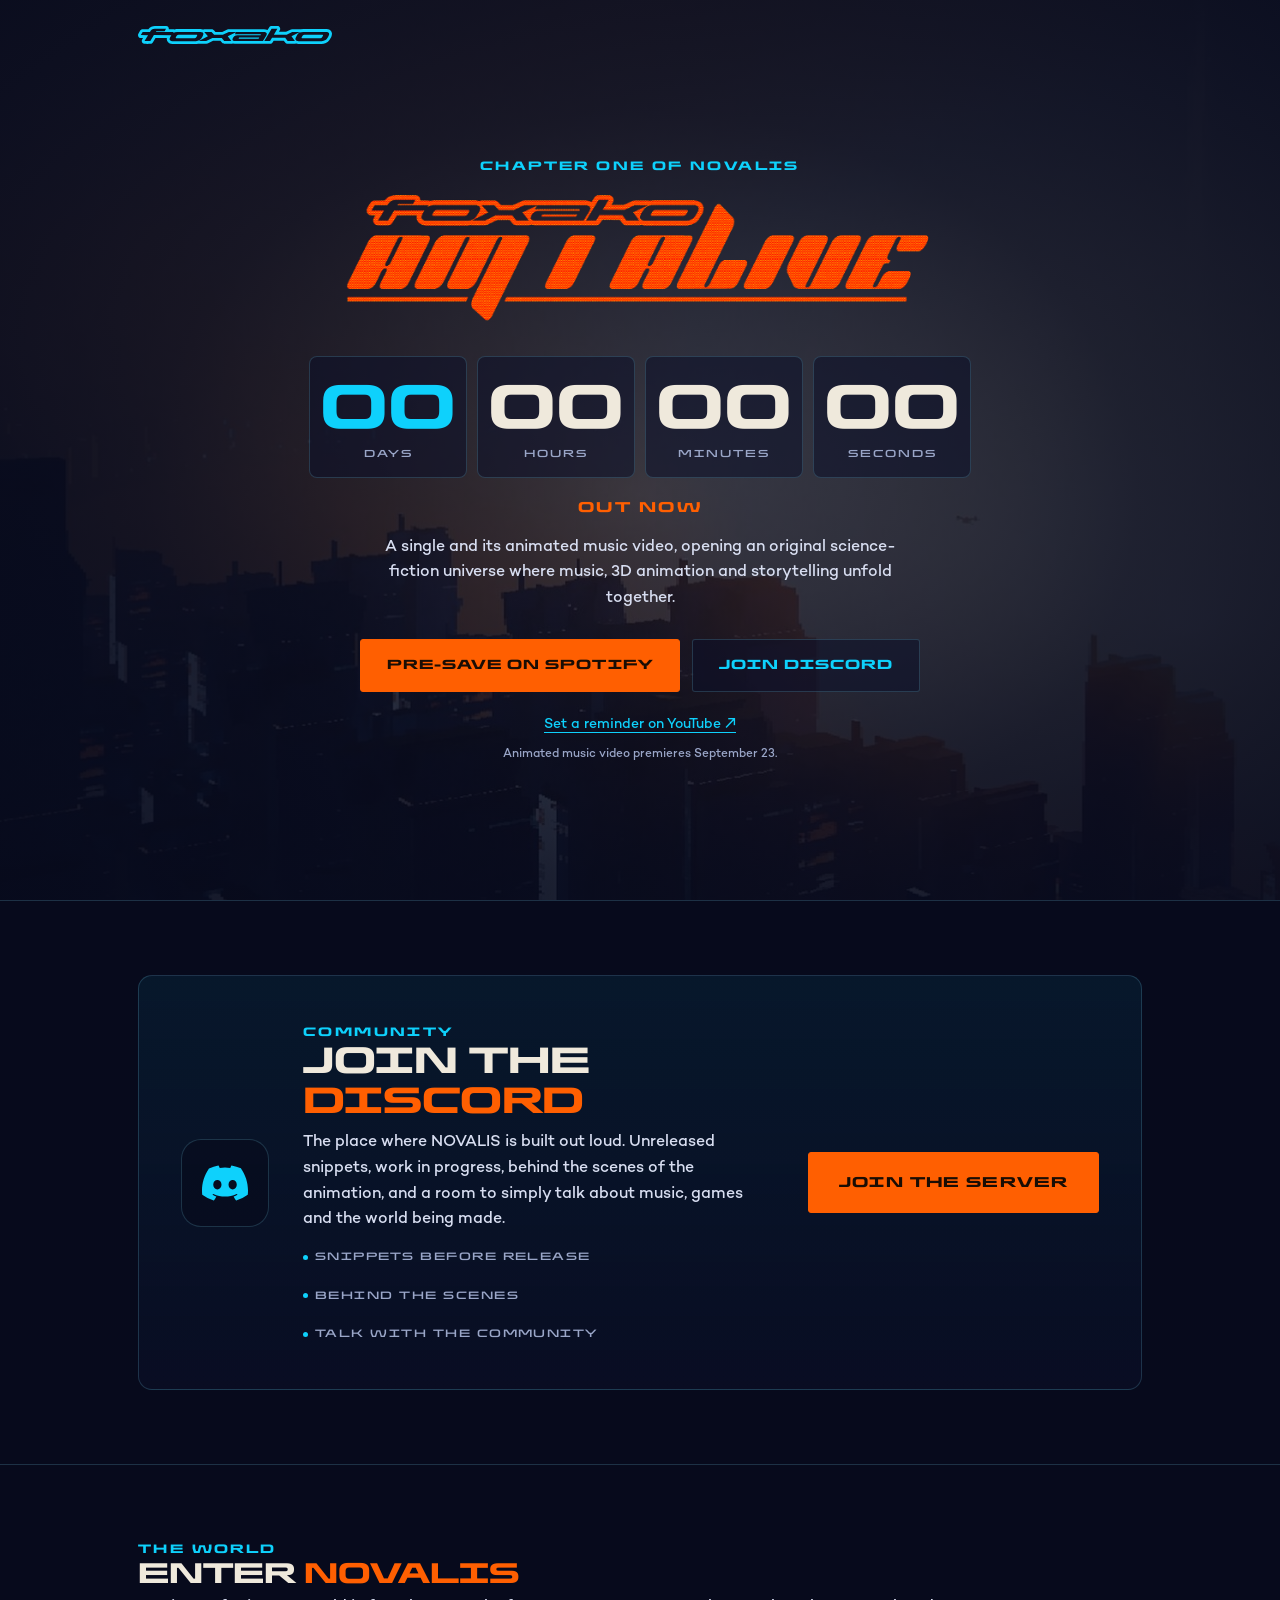
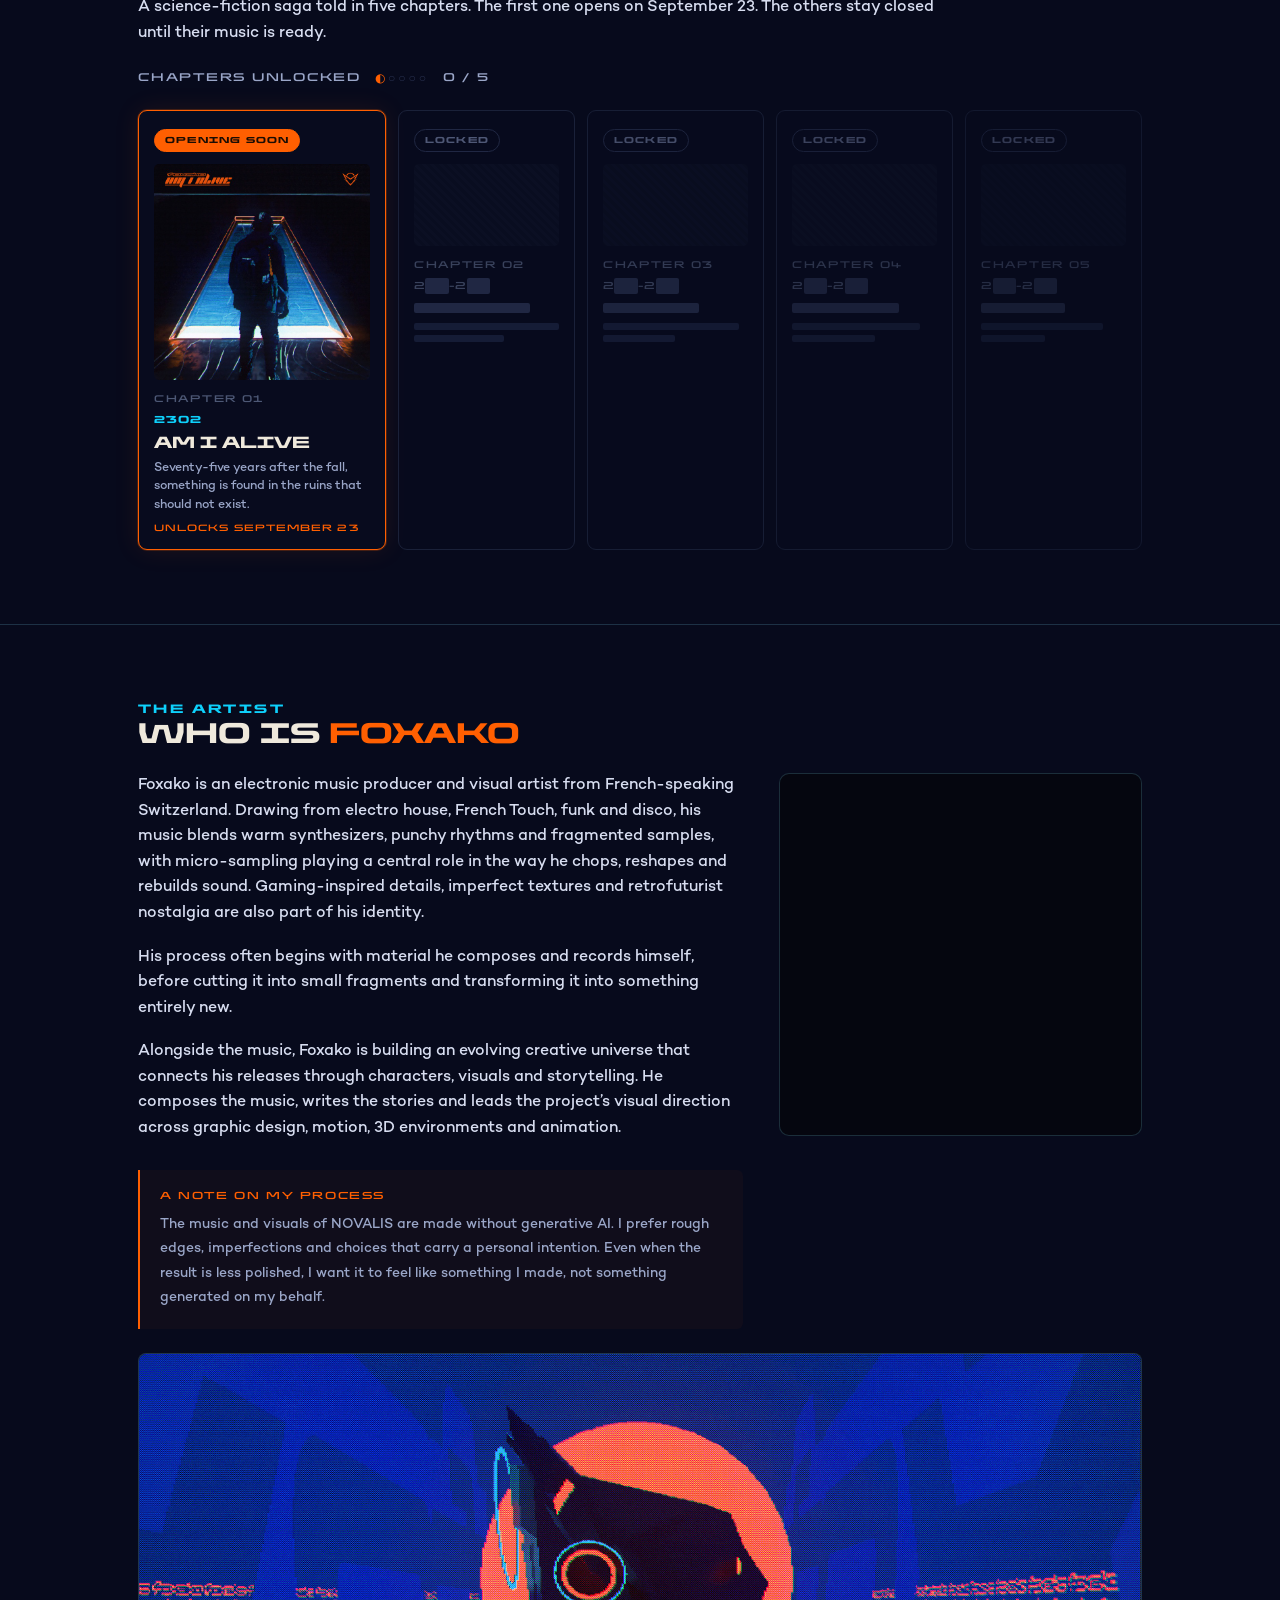
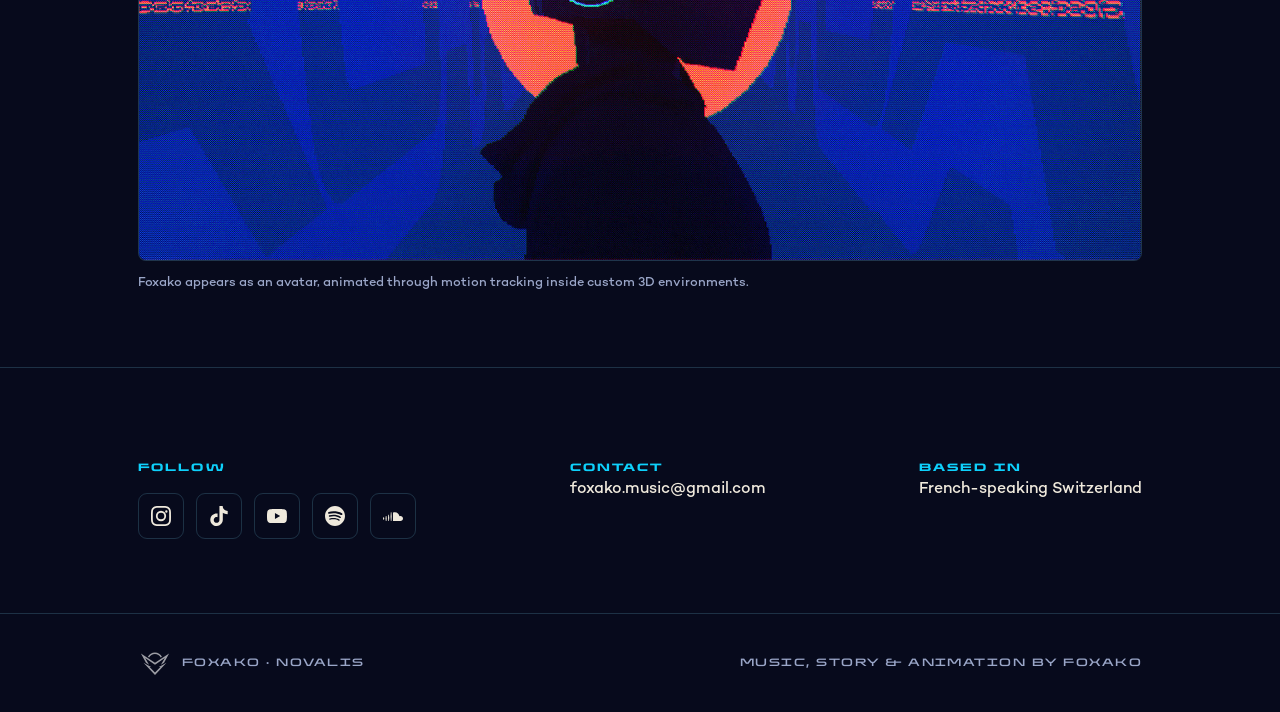
==== novalis/index.html @ 412d2c1b "Move Discord beside pre-save and add YouTube premiere reminder" ====
<!DOCTYPE html>
<html lang="en">
<head>
<meta charset="utf-8">
<meta name="viewport" content="width=device-width, initial-scale=1">
<title>Foxako - Am I Alive | September 23, 2026</title>
<meta name="description" content="Am I Alive, the first chapter of NOVALIS by Foxako. Music and an animated music video, out September 23, 2026.">
<link rel="canonical" href="https://foxako.com/novalis/">
<link rel="icon" type="image/svg+xml" href="../assets/foxako_logomark.svg">
<link rel="icon" type="image/jpeg" href="../assets/favicon.jpg">
<link rel="apple-touch-icon" href="../assets/apple-touch-icon.png">
<meta property="og:type" content="website">
<meta property="og:site_name" content="Foxako">
<meta property="og:title" content="Foxako - Am I Alive | September 23, 2026">
<meta property="og:description" content="Chapter One of NOVALIS. Music and an animated music video, out September 23, 2026.">
<meta property="og:image" content="https://foxako.com/assets/og_image.jpg">
<meta property="og:image:width" content="1200">
<meta property="og:image:height" content="630">
<meta property="og:url" content="https://foxako.com/novalis/">
<meta name="twitter:card" content="summary_large_image">
<meta name="twitter:title" content="Foxako - Am I Alive | September 23, 2026">
<meta name="twitter:description" content="Chapter One of NOVALIS. Music and an animated music video, out September 23, 2026.">
<meta name="twitter:image" content="https://foxako.com/assets/og_image.jpg">
<link rel="stylesheet" href="prerelease.css">
<script src="prerelease.js" defer></script>
</head>
<body>

<nav>
  <div class="wrap">
    <a class="brand" href="#top" aria-label="Foxako"><img class="logotype" src="../assets/foxako_logo.svg" alt="Foxako"><img class="mark" src="../assets/foxako_logomark.svg" alt="Foxako"></a>
  </div>
</nav>

<header class="hero" id="top">
  <video class="bg" autoplay muted loop playsinline preload="auto" poster="../assets/hero_skyline.jpg">
    <source src="../assets/hero.mp4" type="video/mp4">
  </video>
  <div class="scrim"></div>
  <div class="wrap">
    <div class="kicker">Chapter One of NOVALIS</div>
    <h1 class="sr-only">Foxako - Am I Alive, out September 23, 2026</h1>
    <img class="logo" src="../assets/logo_aia_t.png" alt="Am I Alive">

    <div class="cd" id="cd" data-release="2026-09-23T00:00:00">
      <div class="u"><div class="n" id="cd-d">--</div><div class="l">Days</div></div>
      <div class="u"><div class="n" id="cd-h">--</div><div class="l">Hours</div></div>
      <div class="u"><div class="n" id="cd-m">--</div><div class="l">Minutes</div></div>
      <div class="u"><div class="n" id="cd-s">--</div><div class="l">Seconds</div></div>
    </div>
    <div class="dateline" id="dateline">September 23, 2026</div>

    <p class="tag">A single and its animated music video, opening an original science-fiction universe where music, 3D animation and storytelling unfold together.</p>

    <div class="btnrow">
      <a class="btn solid" id="presave" href="https://distrokid.com/hyperfollow/foxako/am-i-alive" data-presave="https://distrokid.com/hyperfollow/foxako/am-i-alive" target="_blank" rel="noopener">Pre-save on Spotify</a>
      <span class="presave-pending" id="presavePending" hidden>Pre-save coming soon</span>
      <a class="btn" href="https://discord.gg/wDdw82DTWy" target="_blank" rel="noopener">Join Discord</a>
    </div>
    <p class="premiere-reminder"><a href="https://www.youtube.com/watch?v=EL3q3VxXFTs" target="_blank" rel="noopener">Set a reminder on YouTube ↗</a><span>Animated music video premieres September 23.</span></p>
  </div>
</header>

<section id="discord">
  <div class="wrap">
    <div class="disc">
      <div class="ic" aria-hidden="true">
        <svg viewBox="0 0 24 24"><path d="M20.317 4.369a19.79 19.79 0 0 0-4.885-1.515.074.074 0 0 0-.079.037c-.211.375-.445.865-.608 1.249a18.27 18.27 0 0 0-5.487 0 12.64 12.64 0 0 0-.617-1.25.077.077 0 0 0-.079-.036A19.736 19.736 0 0 0 3.677 4.37a.07.07 0 0 0-.032.027C.533 9.046-.32 13.58.099 18.057a.082.082 0 0 0 .031.057 19.9 19.9 0 0 0 5.993 3.03.078.078 0 0 0 .084-.028c.462-.63.874-1.295 1.226-1.994a.076.076 0 0 0-.041-.106 13.1 13.1 0 0 1-1.872-.892.077.077 0 0 1-.008-.128c.126-.094.252-.192.372-.291a.074.074 0 0 1 .077-.01c3.928 1.793 8.18 1.793 12.062 0a.074.074 0 0 1 .078.009c.12.099.246.198.373.292a.077.077 0 0 1-.006.127c-.598.35-1.22.645-1.873.891a.077.077 0 0 0-.041.107c.36.698.772 1.363 1.225 1.993a.076.076 0 0 0 .084.028 19.84 19.84 0 0 0 6.002-3.03.077.077 0 0 0 .032-.056c.5-5.177-.838-9.674-3.549-13.66a.06.06 0 0 0-.031-.028zM8.02 15.331c-1.183 0-2.157-1.086-2.157-2.419 0-1.333.955-2.419 2.157-2.419 1.211 0 2.176 1.096 2.157 2.42 0 1.332-.956 2.418-2.157 2.418zm7.975 0c-1.183 0-2.157-1.086-2.157-2.419 0-1.333.955-2.419 2.157-2.419 1.211 0 2.176 1.096 2.157 2.42 0 1.332-.946 2.418-2.157 2.418z"/></svg>
      </div>
      <div>
        <div class="kicker">Community</div>
        <h2>Join the <span class="o">Discord</span></h2>
        <p>The place where NOVALIS is built out loud. Unreleased snippets, work in progress, behind the scenes of the animation, and a room to simply talk about music, games and the world being made.</p>
        <div class="perks">
          <span class="perk">Snippets before release</span>
          <span class="perk">Behind the scenes</span>
          <span class="perk">Talk with the community</span>
        </div>
      </div>
      <div class="go">
        <a class="btn solid" id="discordBtn" href="https://discord.gg/wDdw82DTWy" target="_blank" rel="noopener">Join the server</a>
      </div>
    </div>
  </div>
</section>

<section id="chapters">
  <div class="wrap">
    <div class="kicker">The world</div>
    <h2>Enter <span class="o">NOVALIS</span></h2>
    <p class="chapters-intro">A science-fiction saga told in five chapters. The first one opens on September 23. The others stay closed until their music is ready.</p>
    <div class="chapters-progress arcbar">
      <span>Chapters unlocked</span>
      <span class="dots"><span class="next">◐</span><span class="off">○○○○</span></span>
      <span>0 / 5</span>
    </div>
    <div class="timeline">

      <div class="arc next">
        <div class="badge">Opening soon</div>
        <button class="cover-zoom" type="button" aria-label="Enlarge Am I Alive cover art" data-full="../assets/coverart_amialive-large.jpg"><img src="../assets/coverart_amialive-web.jpg" alt="Am I Alive cover art: a figure facing a glowing doorway" width="640" height="640" loading="lazy"></button>
        <div class="ch">Chapter 01</div>
        <div class="yr">2302</div>
        <div class="nm">Am I Alive</div>
        <div class="ds">Seventy-five years after the fall, something is found in the ruins that should not exist.</div>
        <div class="hint">Unlocks September 23</div>
      </div>

      <div class="arc" aria-label="Chapter 2, locked">
        <div class="badge">Locked</div>
        <div class="ph"></div>
        <div class="ch">Chapter 02</div>
        <div class="yr">2<span class="redact">███</span>-2<span class="redact">███</span></div>
        <div class="placeholder-80 bar"></div>
        <div class="placeholder-100 bar s"></div>
        <div class="placeholder-62 bar s"></div>
        <div class="hint">Unlocks later</div>
      </div>

      <div class="arc" aria-label="Chapter 3, locked">
        <div class="badge">Locked</div>
        <div class="ph"></div>
        <div class="ch">Chapter 03</div>
        <div class="yr">2<span class="redact">███</span>-2<span class="redact">███</span></div>
        <div class="placeholder-66 bar"></div>
        <div class="placeholder-94 bar s"></div>
        <div class="placeholder-50 bar s"></div>
        <div class="hint">Unlocks later</div>
      </div>

      <div class="arc" aria-label="Chapter 4, locked">
        <div class="badge">Locked</div>
        <div class="ph"></div>
        <div class="ch">Chapter 04</div>
        <div class="yr">2<span class="redact">███</span>-2<span class="redact">███</span></div>
        <div class="placeholder-74 bar"></div>
        <div class="placeholder-88 bar s"></div>
        <div class="placeholder-57 bar s"></div>
        <div class="hint">Unlocks later</div>
      </div>

      <div class="arc" aria-label="Chapter 5, locked">
        <div class="badge">Locked</div>
        <div class="ph"></div>
        <div class="ch">Chapter 05</div>
        <div class="yr">2<span class="redact">███</span>-2<span class="redact">███</span></div>
        <div class="placeholder-58 bar"></div>
        <div class="placeholder-84 bar s"></div>
        <div class="placeholder-44 bar s"></div>
        <div class="hint">Unlocks later</div>
      </div>

    </div>
  </div>
</section>

<section id="about">
  <div class="wrap">
    <div class="sec-head"><div class="kicker">The artist</div><h2>Who is <span class="o">Foxako</span></h2></div>
    <div class="artist">
      <div class="stack">
        <p>Foxako is an electronic music producer and visual artist from French-speaking Switzerland. Drawing from electro house, French Touch, funk and disco, his music blends warm synthesizers, punchy rhythms and fragmented samples, with micro-sampling playing a central role in the way he chops, reshapes and rebuilds sound. Gaming-inspired details, imperfect textures and retrofuturist nostalgia are also part of his identity.</p>
        <p>His process often begins with material he composes and records himself, before cutting it into small fragments and transforming it into something entirely new.</p>
        <p>Alongside the music, Foxako is building an evolving creative universe that connects his releases through characters, visuals and storytelling. He composes the music, writes the stories and leads the project&rsquo;s visual direction across graphic design, motion, 3D environments and animation.</p>
        <aside class="artist-note" aria-labelledby="artist-note-title">
          <h3 class="artist-note-label" id="artist-note-title">A note on my process</h3>
          <p>The music and visuals of NOVALIS are made without generative AI. I prefer rough edges, imperfections and choices that carry a personal intention. Even when the result is less polished, I want it to feel like something I made, not something generated on my behalf.</p>
        </aside>
      </div>
      <div class="avatarbox">
        <video autoplay muted loop playsinline preload="metadata"><source src="../assets/foxako_avatar_loop.mp4" type="video/mp4"></video>
      </div>
    </div>
    <div class="pressrow">
      <figure class="shot"><img class="zoomable" data-full="../assets/Avatar_banner_v1.jpg" src="../assets/Avatar_banner_v1.jpg" alt="The Foxako avatar" loading="lazy"></figure>
    </div>
    <p class="caption">Foxako appears as an avatar, animated through motion tracking inside custom 3D environments.</p>
  </div>
</section>

<section id="contact" aria-label="Social links and contact">
  <div class="wrap contact-details">
        <div class="cline"><div class="lab">Follow</div>
          <div class="social">
            <a href="https://www.instagram.com/foxako/" target="_blank" rel="noopener" aria-label="Instagram" title="Instagram"><svg viewBox="0 0 24 24"><path d="M12 2.16c3.2 0 3.58.01 4.85.07 1.17.05 1.8.25 2.23.41.56.22.96.48 1.38.9.42.42.68.82.9 1.38.16.42.36 1.06.41 2.23.06 1.27.07 1.65.07 4.85s-.01 3.58-.07 4.85c-.05 1.17-.25 1.8-.41 2.23-.22.56-.48.96-.9 1.38-.42.42-.82.68-1.38.9-.42.16-1.06.36-2.23.41-1.27.06-1.65.07-4.85.07s-3.58-.01-4.85-.07c-1.17-.05-1.8-.25-2.23-.41a3.7 3.7 0 0 1-1.38-.9 3.7 3.7 0 0 1-.9-1.38c-.16-.42-.36-1.06-.41-2.23-.06-1.27-.07-1.65-.07-4.85s.01-3.58.07-4.85c.05-1.17.25-1.8.41-2.23.22-.56.48-.96.9-1.38.42-.42.82-.68 1.38-.9.42-.16 1.06-.36 2.23-.41C8.42 2.17 8.8 2.16 12 2.16zM12 0C8.74 0 8.33.01 7.05.07 5.78.13 4.9.33 4.14.63c-.79.31-1.46.72-2.12 1.38C1.36 2.67.95 3.34.63 4.14.33 4.9.13 5.78.07 7.05.01 8.33 0 8.74 0 12s.01 3.67.07 4.95c.06 1.27.26 2.15.56 2.91.31.79.72 1.46 1.38 2.12.66.66 1.33 1.07 2.12 1.38.76.3 1.64.5 2.91.56C8.33 23.99 8.74 24 12 24s3.67-.01 4.95-.07c1.27-.06 2.15-.26 2.91-.56.79-.31 1.46-.72 2.12-1.38.66-.66 1.07-1.33 1.38-2.12.3-.76.5-1.64.56-2.91.06-1.28.07-1.69.07-4.95s-.01-3.67-.07-4.95c-.06-1.27-.26-2.15-.56-2.91a5.9 5.9 0 0 0-1.38-2.12A5.9 5.9 0 0 0 19.86.63c-.76-.3-1.64-.5-2.91-.56C15.67.01 15.26 0 12 0zm0 5.84a6.16 6.16 0 1 0 0 12.32 6.16 6.16 0 0 0 0-12.32zM12 16a4 4 0 1 1 0-8 4 4 0 0 1 0 8zm6.41-10.85a1.44 1.44 0 1 0 0 2.88 1.44 1.44 0 0 0 0-2.88z"/></svg></a>
            <a href="https://www.tiktok.com/@foxako" target="_blank" rel="noopener" aria-label="TikTok" title="TikTok"><svg viewBox="0 0 24 24"><path d="M12.53.02C13.84 0 15.14.01 16.44 0c.08 1.53.63 3.09 1.75 4.17 1.12 1.11 2.7 1.62 4.24 1.79v4.03c-1.44-.05-2.89-.35-4.2-.97-.57-.26-1.1-.59-1.62-.93-.01 2.92.01 5.84-.02 8.75-.08 1.4-.54 2.79-1.35 3.94-1.31 1.92-3.58 3.17-5.91 3.21-1.43.08-2.86-.31-4.08-1.03-2.02-1.19-3.44-3.37-3.65-5.71-.02-.5-.03-1-.01-1.49.18-1.9 1.12-3.72 2.58-4.96 1.66-1.44 3.98-2.13 6.15-1.72.02 1.48-.04 2.96-.04 4.44-.99-.32-2.15-.23-3.02.37-.63.41-1.11 1.04-1.36 1.75-.21.51-.15 1.07-.14 1.61.24 1.64 1.82 3.02 3.5 2.87 1.12-.01 2.19-.66 2.77-1.61.19-.33.4-.67.41-1.06.1-1.79.06-3.57.07-5.36.01-4.03-.01-8.05.02-12.07z"/></svg></a>
            <a href="https://www.youtube.com/@Foxako" target="_blank" rel="noopener" aria-label="YouTube" title="YouTube"><svg viewBox="0 0 24 24"><path d="M23.5 6.19a3.02 3.02 0 0 0-2.12-2.14C19.5 3.55 12 3.55 12 3.55s-7.5 0-9.38.5A3.02 3.02 0 0 0 .5 6.19C0 8.07 0 12 0 12s0 3.93.5 5.81a3.02 3.02 0 0 0 2.12 2.14c1.88.5 9.38.5 9.38.5s7.5 0 9.38-.5a3.02 3.02 0 0 0 2.12-2.14C24 15.93 24 12 24 12s0-3.93-.5-5.81zM9.55 15.57V8.43L15.82 12l-6.27 3.57z"/></svg></a>
            <a href="https://open.spotify.com/artist/2Q41Lt1Np6bksippZcN4oR" target="_blank" rel="noopener" aria-label="Spotify" title="Spotify"><svg viewBox="0 0 24 24"><path d="M12 0C5.4 0 0 5.4 0 12s5.4 12 12 12 12-5.4 12-12S18.66 0 12 0zm5.52 17.34c-.24.36-.66.48-1.02.24-2.82-1.74-6.36-2.1-10.56-1.14-.42.12-.78-.18-.9-.54-.12-.42.18-.78.54-.9 4.56-1.02 8.52-.6 11.64 1.32.42.18.48.66.3 1.02zm1.44-3.3c-.3.42-.84.6-1.26.3-3.24-1.98-8.16-2.58-11.94-1.38-.48.12-1.02-.12-1.14-.6-.12-.48.12-1.02.6-1.14 4.38-1.32 9.78-.66 13.5 1.62.36.18.54.78.24 1.2zm.12-3.36C15.24 8.4 8.82 8.16 5.1 9.3c-.6.18-1.2-.18-1.38-.72-.18-.6.18-1.2.72-1.38 4.32-1.32 11.4-1.02 15.9 1.62.54.3.72 1.02.42 1.56-.3.42-1.02.66-1.56.36z"/></svg></a>
            <a href="https://soundcloud.com/foxako" target="_blank" rel="noopener" aria-label="SoundCloud" title="SoundCloud"><svg viewBox="0 0 32 32"><path d="M27.874 16.069c-0.565 0-1.105 0.11-1.596 0.308-0.328-3.574-3.447-6.377-7.25-6.377-0.931 0-1.834 0.176-2.635 0.474-0.311 0.116-0.393 0.235-0.393 0.466v12.585c0 0.243 0.195 0.445 0.441 0.469 0.011 0.001 11.36 0.007 11.434 0.007 2.278 0 4.125-1.776 4.125-3.965s-1.848-3.966-4.126-3.966zM12.5 24h1l0.5-7.007-0.5-6.993h-1l-0.5 6.993zM9.5 24h-1l-0.5-5.086 0.5-4.914h1l0.5 5zM4.5 24h1l0.5-4-0.5-4h-1l-0.5 4zM0.5 22h1l0.5-2-0.5-2h-1l-0.5 2z"></path></svg></a>
          </div>
        </div>
        <div class="cline"><div class="lab">Contact</div><div class="val"><a href="mailto:foxako.music@gmail.com">foxako.music@gmail.com</a></div></div>
        <div class="cline"><div class="lab">Based in</div><div class="val">French-speaking Switzerland</div></div>
  </div>
</section>

<footer>
  <div class="wrap">
    <span class="sig"><img src="../assets/foxako_logomark_white.svg" alt="">Foxako · NOVALIS</span>
    <span class="fl">Music, story &amp; animation by Foxako</span>
  </div>
</footer>

<dialog class="lightbox" id="lightbox" aria-label="Enlarged artwork"><button class="lb-close" type="button" aria-label="Close enlarged artwork">&times;</button><img id="lightbox-img" alt=""></dialog>
</body>
</html>
---- novalis/prerelease.css ----
@font-face {
  font-family:"Oddity Expanded Bold";
  src:url(../fonts/Oddity-ExpandedBold.ttf) format("truetype");
  font-weight:normal;
  font-display:swap;
}

@font-face {
  font-family:"Oddity Expanded Medium";
  src:url(../fonts/Oddity-ExpandedMedium.ttf) format("truetype");
  font-weight:normal;
  font-display:swap;
}

@font-face {
  font-family:"Campton Medium";
  src:url(../fonts/CamptonMedium.otf) format("opentype");
  font-weight:normal;
  font-display:swap;
}

:root {
  --navy:#070a1c;
  --orange:#ff5f01;
  --cyan:#0ed1fc;
  --cream:#efe9dc;
  --muted:#9aa6c8;
  --line:rgba(127,224,255,.18);
  --dim:#4d5875;
  --lockbg:#080b1e;
  --lockline:#222b45;
  --disp:"Oddity Expanded Bold",sans-serif;
  --margin:"Oddity Expanded Medium",sans-serif;
  --body:"Campton Medium",sans-serif;
}

* {
  margin:0;
  padding:0;
  box-sizing:border-box;
}

html {
  scroll-behavior:smooth;
}

body {
  background:var(--navy);
  color:var(--cream);
  font-family:var(--body);
  line-height:1.6;
  overflow-x:hidden;
}

a {
  color:inherit;
  text-decoration:none;
}

img {
  max-width:100%;
}

.wrap {
  max-width:1060px;
  margin:0 auto;
  padding:0 28px;
}

.kicker {
  font-family:var(--disp);
  font-size:12px;
  letter-spacing:.2em;
  text-transform:uppercase;
  color:var(--cyan);
}

.sr-only {
  position:absolute;
  width:1px;
  height:1px;
  overflow:hidden;
  clip:rect(0,0,0,0);
  white-space:nowrap;
}

h2 {
  font-family:var(--disp);
  font-size:28px;
  text-transform:uppercase;
  color:var(--cream);
  margin-bottom:6px;
  line-height:1.1;
}

h2 .o {
  color:var(--orange);
}

p {
  font-size:16px;
  color:#d7ddf0;
}

.small {
  font-size:13.5px;
  color:var(--muted);
}

section {
  padding:74px 0;
  border-top:1px solid var(--line);
}

/* nav */
  nav {
  position:absolute;
  top:0;
  left:0;
  right:0;
  z-index:20;
}

nav .wrap {
  display:flex;
  align-items:center;
  justify-content:space-between;
  height:70px;
}

nav .brand img {
  height:18px;
  width:auto;
  display:block;
  transition:opacity .2s ease;
}

nav .brand .mark {
  display:none;
  height:34px;
}

nav .brand:hover img {
  opacity:.75;
}

nav .rt {
  font-family:var(--margin);
  font-size:11px;
  letter-spacing:.16em;
  text-transform:uppercase;
  color:var(--muted);
  transition:color .2s ease;
}

nav .rt:hover {
  color:var(--cyan);
}

/* hero */
  .hero {
  position:relative;
  min-height:100vh;
  display:flex;
  align-items:center;
  overflow:hidden;
  text-align:center;
}

.hero video.bg {
  position:absolute;
  inset:0;
  width:100%;
  height:100%;
  object-fit:cover;
  z-index:0;
}

.hero .scrim {
  position:absolute;
  inset:0;
  background:radial-gradient(ellipse at 50% 55%,rgba(7,10,28,.72) 0%,rgba(7,10,28,.9) 55%,rgba(7,10,28,.97) 100%);
}

.hero .wrap {
  position:relative;
  width:100%;
  padding-top:90px;
  padding-bottom:70px;
}

.hero img.logo {
  width:600px;
  max-width:88%;
  margin:14px auto 26px;
  display:block;
}

/* countdown */
  .cd {
  display:flex;
  justify-content:center;
  gap:10px;
  flex-wrap:wrap;
  margin:6px 0 10px;
}

.cd .u {
  min-width:132px;
  border:1px solid var(--line);
  background:rgba(11,16,41,.55);
  border-radius:8px;
  padding:20px 10px 15px;
}

.cd .n {
  font-family:var(--disp);
  font-size:60px;
  line-height:1;
  color:var(--cream);
  font-variant-numeric:tabular-nums;
}

.cd .l {
  font-family:var(--margin);
  font-size:10px;
  letter-spacing:.2em;
  text-transform:uppercase;
  color:var(--muted);
  margin-top:9px;
}

.cd .u:first-child .n {
  color:var(--cyan);
}

.dateline {
  font-family:var(--disp);
  font-size:14px;
  letter-spacing:.16em;
  text-transform:uppercase;
  color:var(--orange);
  margin-top:18px;
}

.tag {
  font-size:16px;
  color:#d7ddf0;
  max-width:560px;
  margin:16px auto 0;
}

.btnrow {
  display:flex;
  gap:12px;
  flex-wrap:wrap;
  justify-content:center;
  margin-top:28px;
}

.btn {
  font-family:var(--disp);
  font-size:13px;
  letter-spacing:.08em;
  text-transform:uppercase;
  padding:15px 26px;
  border-radius:3px;
  border:1px solid var(--line);
  color:var(--cyan);
  background:rgba(11,16,41,.55);
  display:inline-block;
  cursor:pointer;
  transition:transform .22s cubic-bezier(.2,.7,.3,1),box-shadow .22s ease,background .22s ease,border-color .22s ease,color .22s ease;
}

.btn:hover {
  color:var(--cream);
  border-color:var(--cyan);
  transform:translateY(-2px);
  background:rgba(14,209,252,.1);
  box-shadow:0 10px 26px rgba(14,209,252,.18);
}

.btn.solid {
  background:var(--orange);
  border-color:var(--orange);
  color:#1a0d04;
}

.btn.solid:hover {
  color:#1a0d04;
  box-shadow:0 12px 28px rgba(255,95,1,.34);
}

/* chapters */
  .arcbar {
  display:flex;
  align-items:center;
  gap:14px;
  flex-wrap:wrap;
  margin:4px 0 22px;
  font-family:var(--margin);
  font-size:11px;
  letter-spacing:.16em;
  text-transform:uppercase;
  color:var(--muted);
}

.dots {
  letter-spacing:3px;
  font-size:12px;
}

.dots .next {
  color:var(--orange);
}

.dots .off {
  color:#2a3352;
}

.timeline {
  display:grid;
  grid-template-columns:1.4fr 1fr 1fr 1fr 1fr;
  gap:12px;
}

.arc {
  background:var(--lockbg);
  border:1px solid var(--lockline);
  border-radius:9px;
  padding:16px 15px 34px;
  position:relative;
  cursor:not-allowed;
}

.arc .badge {
  display:inline-flex;
  align-items:center;
  gap:5px;
  font-family:var(--disp);
  font-size:8.5px;
  letter-spacing:.14em;
  text-transform:uppercase;
  padding:4px 10px;
  border-radius:999px;
  border:1px solid #2a3352;
  color:#6b7699;
}

.arc .ph {
  height:82px;
  border-radius:5px;
  margin:12px 0;
  background:repeating-linear-gradient(45deg,#0b0f22,#0b0f22 3px,#0d1226 3px,#0d1226 6px);
}

.arc .ch {
  font-family:var(--margin);
  font-size:9.5px;
  letter-spacing:.18em;
  text-transform:uppercase;
  color:var(--dim);
}

.arc .yr {
  font-family:var(--margin);
  font-size:10px;
  letter-spacing:.06em;
  color:var(--dim);
  margin-top:5px;
}

.redact {
  display:inline-block;
  background:#2a3352;
  color:transparent;
  border-radius:2px;
  user-select:none;
}

.arc .bar {
  height:10px;
  background:#2a3352;
  border-radius:2px;
  margin:9px 0 10px;
}

.arc .bar.s {
  height:7px;
  background:#1b2340;
  margin:0 0 5px;
}

.arc .hint {
  position:absolute;
  left:15px;
  right:15px;
  bottom:14px;
  font-family:var(--margin);
  font-size:9px;
  letter-spacing:.12em;
  text-transform:uppercase;
  color:var(--cyan);
  opacity:0;
  transition:opacity .25s ease;
  pointer-events:none;
}

.arc:hover .hint {
  opacity:1;
}

.arc:nth-of-type(2) {
  opacity:.72;
}

.arc:nth-of-type(3) {
  opacity:.62;
}

.arc:nth-of-type(4) {
  opacity:.52;
}

.arc:nth-of-type(5) {
  opacity:.44;
}

.arc:hover {
  opacity:.94;
  border-color:#33406b;
}

.arc:hover .bar,.arc:hover .redact {
  animation:flick .5s steps(2) infinite;
}

@keyframes flick {
  0%,100% {
    opacity:1;
  }

  50% {
    opacity:.45;
  }

}

/* first chapter, about to open */
  .arc.next {
  border-color:var(--orange);
  opacity:1;
  cursor:default;
  box-shadow:0 0 0 1px rgba(255,95,1,.22),0 0 26px rgba(255,95,1,.1);
}

.arc.next .badge {
  background:var(--orange);
  border-color:var(--orange);
  color:#1a0d04;
}

.arc.next .ph {
  background:#0a0f24;
  overflow:hidden;
}

.arc.next .yr {
  font-family:var(--disp);
  letter-spacing:.1em;
  color:var(--cyan);
}

.arc.next .nm {
  font-family:var(--disp);
  font-size:16px;
  text-transform:uppercase;
  color:var(--cream);
  margin:6px 0 7px;
  line-height:1.1;
}

.arc.next .ds {
  font-size:12.5px;
  line-height:1.5;
  color:var(--muted);
}

.arc.next .hint {
  opacity:1;
  color:var(--orange);
}

/* discord */
  .disc {
  border:1px solid var(--line);
  border-radius:14px;
  background:linear-gradient(180deg,rgba(14,209,252,.07),rgba(11,16,41,.55));
  padding:46px 42px;
  display:grid;
  grid-template-columns:auto 1fr auto;
  gap:34px;
  align-items:center;
}

.disc .ic {
  width:88px;
  height:88px;
  border-radius:20px;
  border:1px solid var(--line);
  background:rgba(7,10,28,.6);
  display:flex;
  align-items:center;
  justify-content:center;
  color:var(--cyan);
  flex:none;
}

.disc .ic svg {
  width:46px;
  height:46px;
  fill:currentColor;
  display:block;
}

.disc h2 {
  font-size:36px;
  margin-bottom:10px;
}

.disc p {
  max-width:560px;
}

.disc .perks {
  display:flex;
  gap:22px;
  flex-wrap:wrap;
  margin-top:16px;
}

.disc .perk {
  font-family:var(--margin);
  font-size:10.5px;
  letter-spacing:.14em;
  text-transform:uppercase;
  color:var(--muted);
  display:flex;
  align-items:center;
  gap:7px;
}

.disc .perk::before {
  content:"";
  width:5px;
  height:5px;
  border-radius:50%;
  background:var(--cyan);
  flex:none;
}

.disc .go {
  flex:none;
}

.disc .btn {
  font-size:14px;
  padding:18px 30px;
}

/* notify */
  .social {
  display:flex;
  gap:12px;
  flex-wrap:wrap;
  margin-top:16px;
}

.social a {
  width:46px;
  height:46px;
  border:1px solid var(--line);
  border-radius:9px;
  display:flex;
  align-items:center;
  justify-content:center;
  color:var(--cream);
  transition:.2s;
}

.social a:hover {
  border-color:var(--cyan);
  color:var(--cyan);
  background:rgba(14,209,252,.1);
  transform:translateY(-2px);
}

.social svg {
  width:20px;
  height:20px;
  fill:currentColor;
  display:block;
}

.cline {
  margin-top:18px;
}

.cline .lab {
  font-family:var(--disp);
  font-size:10.5px;
  letter-spacing:.2em;
  text-transform:uppercase;
  color:var(--cyan);
}

.cline .val {
  font-size:16px;
}

.cline a:hover {
  color:var(--cyan);
}

footer {
  padding:32px 0;
  border-top:1px solid var(--line);
}

footer .wrap {
  display:flex;
  justify-content:space-between;
  flex-wrap:wrap;
  gap:12px;
  align-items:center;
}

footer .sig {
  display:flex;
  align-items:center;
  gap:10px;
  font-family:var(--margin);
  font-size:10.5px;
  letter-spacing:.14em;
  text-transform:uppercase;
  color:var(--muted);
}

footer .sig img {
  height:34px;
  width:auto;
  display:block;
  opacity:.6;
}

footer .fl {
  font-family:var(--margin);
  font-size:10.5px;
  letter-spacing:.14em;
  text-transform:uppercase;
  color:var(--muted);
}

@media(prefers-reduced-motion:reduce) {
  * {
    transition:none !important;
    animation:none !important;
  }

}

@media(max-width:900px) {
  .timeline {
    grid-template-columns:1fr 1fr 1fr;
  }

  .disc {
    grid-template-columns:auto 1fr;
    gap:24px;
    padding:34px 28px;
  }

  .disc .go {
    grid-column:1 / -1;
  }

  .disc h2 {
    font-size:28px;
  }

}

@media(max-width:760px) {
  .wrap {
    padding:0 20px;
  }

  section {
    padding:52px 0;
  }

  .hero img.logo {
    width:100%;
  }

  .cd {
    gap:8px;
  }

  .cd .u {
    min-width:0;
    flex:1 1 40%;
    padding:15px 6px 12px;
  }

  .cd .n {
    font-size:40px;
  }

  .timeline {
    grid-template-columns:1fr 1fr;
  }

  .disc {
    grid-template-columns:1fr;
    text-align:left;
    padding:28px 22px;
  }

  .disc .ic {
    width:64px;
    height:64px;
    border-radius:16px;
  }

  .disc .ic svg {
    width:34px;
    height:34px;
  }

  .btnrow .btn {
    flex:1 1 auto;
    text-align:center;
  }

  nav .brand .logotype {
    display:none;
  }

  nav .brand .mark {
    display:block;
  }

}

/* artist */
  .artist {
  display:grid;
  grid-template-columns:1.25fr .75fr;
  gap:36px;
  align-items:start;
}

.avatarbox {
  position:relative;
  border-radius:10px;
  overflow:hidden;
  border:1px solid var(--line);
  background:#05060f;
  aspect-ratio:1/1;
}

.avatarbox video {
  position:absolute;
  inset:0;
  width:100%;
  height:100%;
  object-fit:cover;
}

.pressrow {
  display:grid;
  grid-template-columns:1fr;
  gap:12px;
  margin-top:24px;
}

.pressrow .shot {
  border:1px solid var(--line);
  border-radius:8px;
  overflow:hidden;
  transition:border-color .25s ease;
  background:#0a0f24;
}

.pressrow .shot img {
  display:block;
  width:100%;
  height:auto;
}

.pressrow .shot:hover {
  border-color:rgba(14,209,252,.55);
}

.pressrow .shot:hover .zoomable {
  transform:scale(1.03);
  filter:brightness(1.06);
}

.sec-head {
  margin-bottom:24px;
}

.stack {
  display:grid;
  gap:18px;
}

.caption {
  font-size:13px;
  color:var(--muted);
  margin-top:12px;
}

[hidden] {
  display:none!important;
}

.presave-pending {
  align-self:center;
  font-family:var(--margin);
  font-size:11px;
  letter-spacing:.1em;
  text-transform:uppercase;
  color:var(--muted);
  padding:15px 10px;
}

.cover-zoom {
  display:block;
  width:100%;
  margin:12px 0;
  border:0;
  border-radius:5px;
  overflow:hidden;
  background:#0a0f24;
  cursor:zoom-in;
  position:relative;
  color:var(--cream);
}

.cover-zoom img {
  display:block;
  width:100%;
  height:auto;
  aspect-ratio:1;
  transition:transform .3s;
}

.cover-zoom:hover img {
  transform:scale(1.04);
}


.zoomable {
  cursor:zoom-in;
  transition:transform .3s;
}

.lightbox {
  position:fixed;
  inset:0;
  width:100vw;
  height:100vh;
  max-width:none;
  max-height:none;
  border:0;
  background:rgba(6,9,24,.94);
  padding:28px;
  color:var(--cream);
}

.lightbox[open] {
  display:flex;
  align-items:center;
  justify-content:center;
}

.lightbox::backdrop {
  background:rgba(6,9,24,.94);
}

.lightbox img {
  max-width:92vw;
  max-height:90vh;
  object-fit:contain;
  border-radius:6px;
}

.lb-close {
  position:absolute;
  top:16px;
  right:22px;
  background:none;
  border:none;
  color:var(--cream);
  font-size:36px;
  cursor:pointer;
}

:focus-visible {
  outline:2px solid var(--cyan);
  outline-offset:5px;
}

@media(max-width:760px) {
  .artist {
    grid-template-columns:1fr;
  }

  .avatarbox {
    max-width:420px;
    width:100%;
  }

  .lightbox {
    padding:12px;
  }

}

.chapters-intro {
  max-width:800px;
}

.chapters-progress {
  margin-top:22px;
}

.placeholder-80 {
  width:80%
}

.placeholder-100 {
  width:100%
}

.placeholder-62 {
  width:62%
}

.placeholder-66 {
  width:66%
}

.placeholder-94 {
  width:94%
}

.placeholder-50 {
  width:50%
}

.placeholder-74 {
  width:74%
}

.placeholder-88 {
  width:88%
}

.placeholder-57 {
  width:57%
}

.placeholder-58 {
  width:58%
}

.placeholder-84 {
  width:84%
}

.placeholder-44 {
  width:44%
}

.artist-note {
  margin-top: 10px;
  padding: 18px 20px;
  border-left: 2px solid var(--orange);
  background: rgba(255, 95, 1, .035);
  border-radius: 0 6px 6px 0;
}
.artist-note .artist-note-label {
  margin: 0 0 10px;
  color: var(--orange);
  font-family: var(--margin);
  font-size: 10px;
  font-weight: normal;
  line-height: 1.5;
  letter-spacing: .16em;
  text-transform: uppercase;
}
.artist-note p {
  margin: 0;
  color: var(--muted);
  font-size: 14px;
  line-height: 1.75;
}

.contact-details {
  display: flex;
  justify-content: space-between;
  gap: 24px;
  flex-wrap: wrap;
}

.premiere-reminder {
  margin-top: 22px;
  font-size: 14px;
}
.premiere-reminder a {
  color: var(--cyan);
  text-decoration: underline;
  text-underline-offset: 4px;
}
.premiere-reminder a:hover {
  color: var(--cream);
}
.premiere-reminder span {
  display: block;
  margin-top: 8px;
  color: var(--muted);
  font-size: 12px;
}
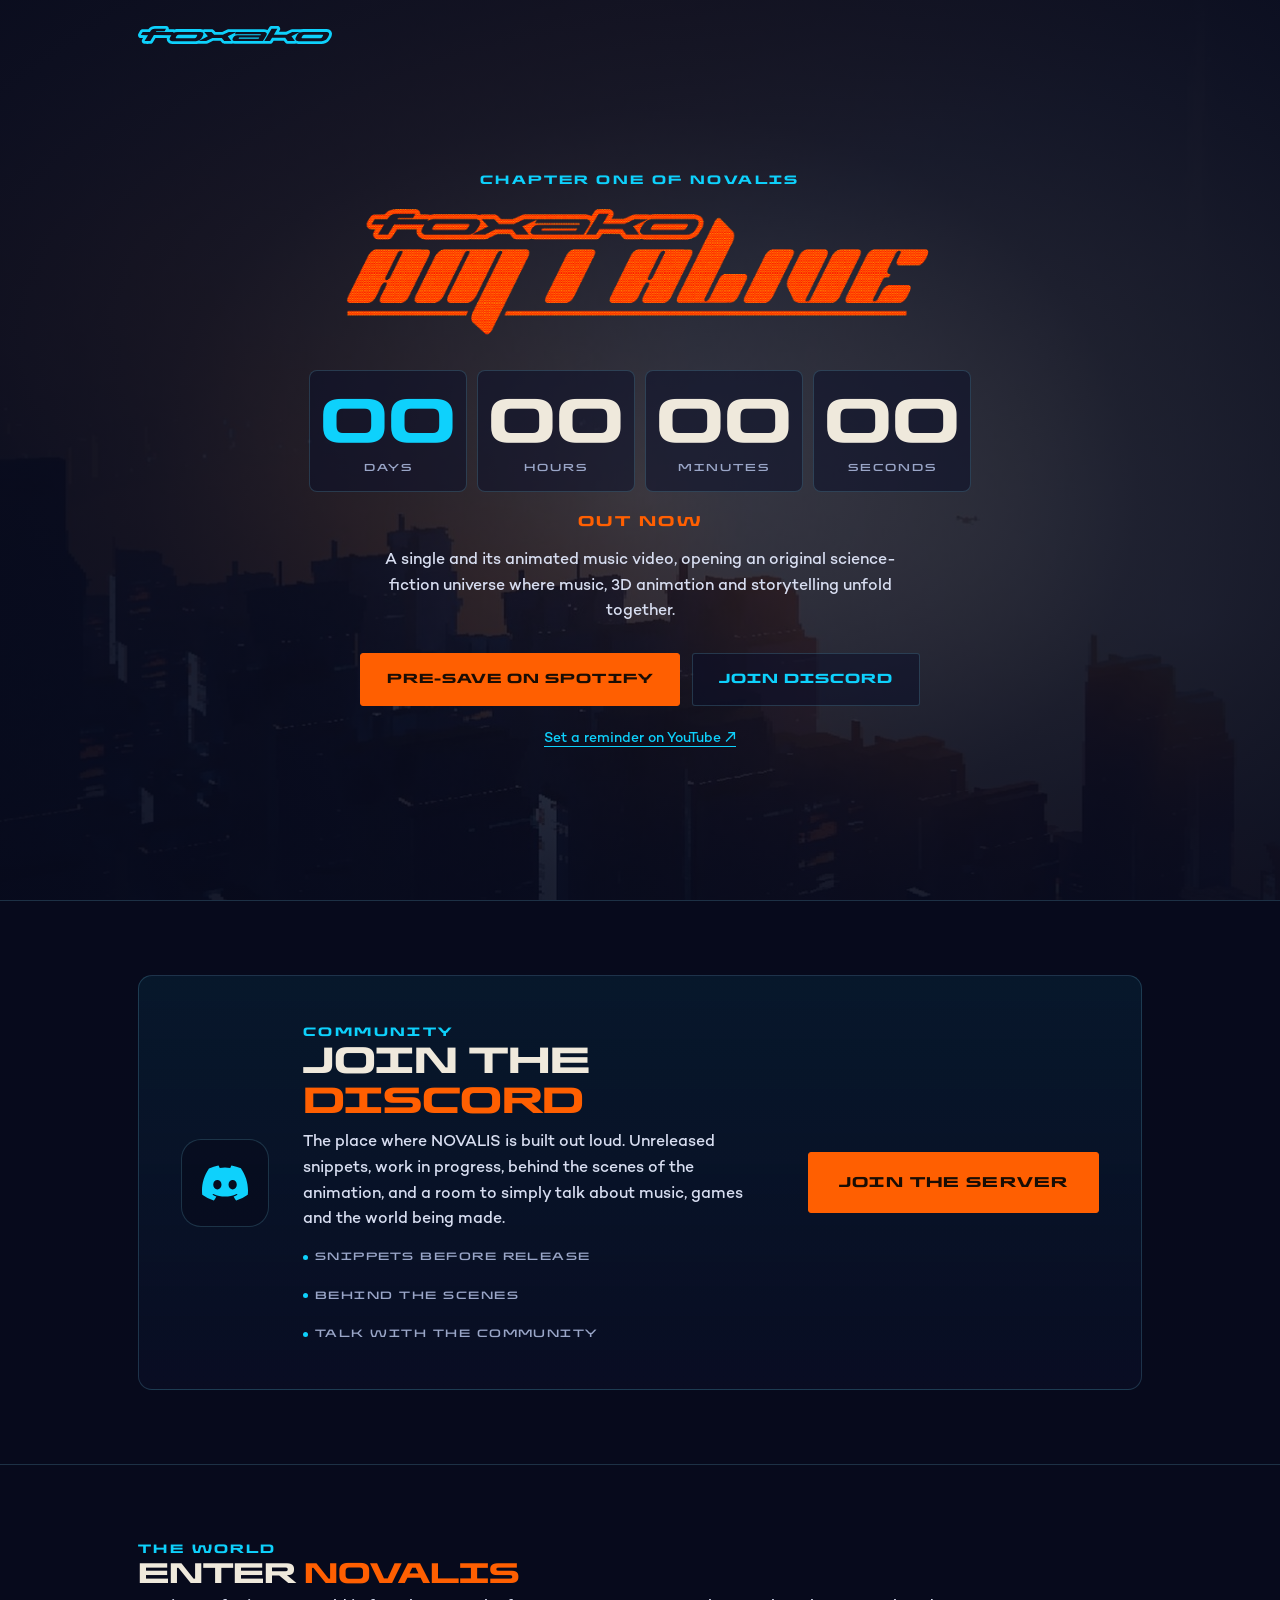
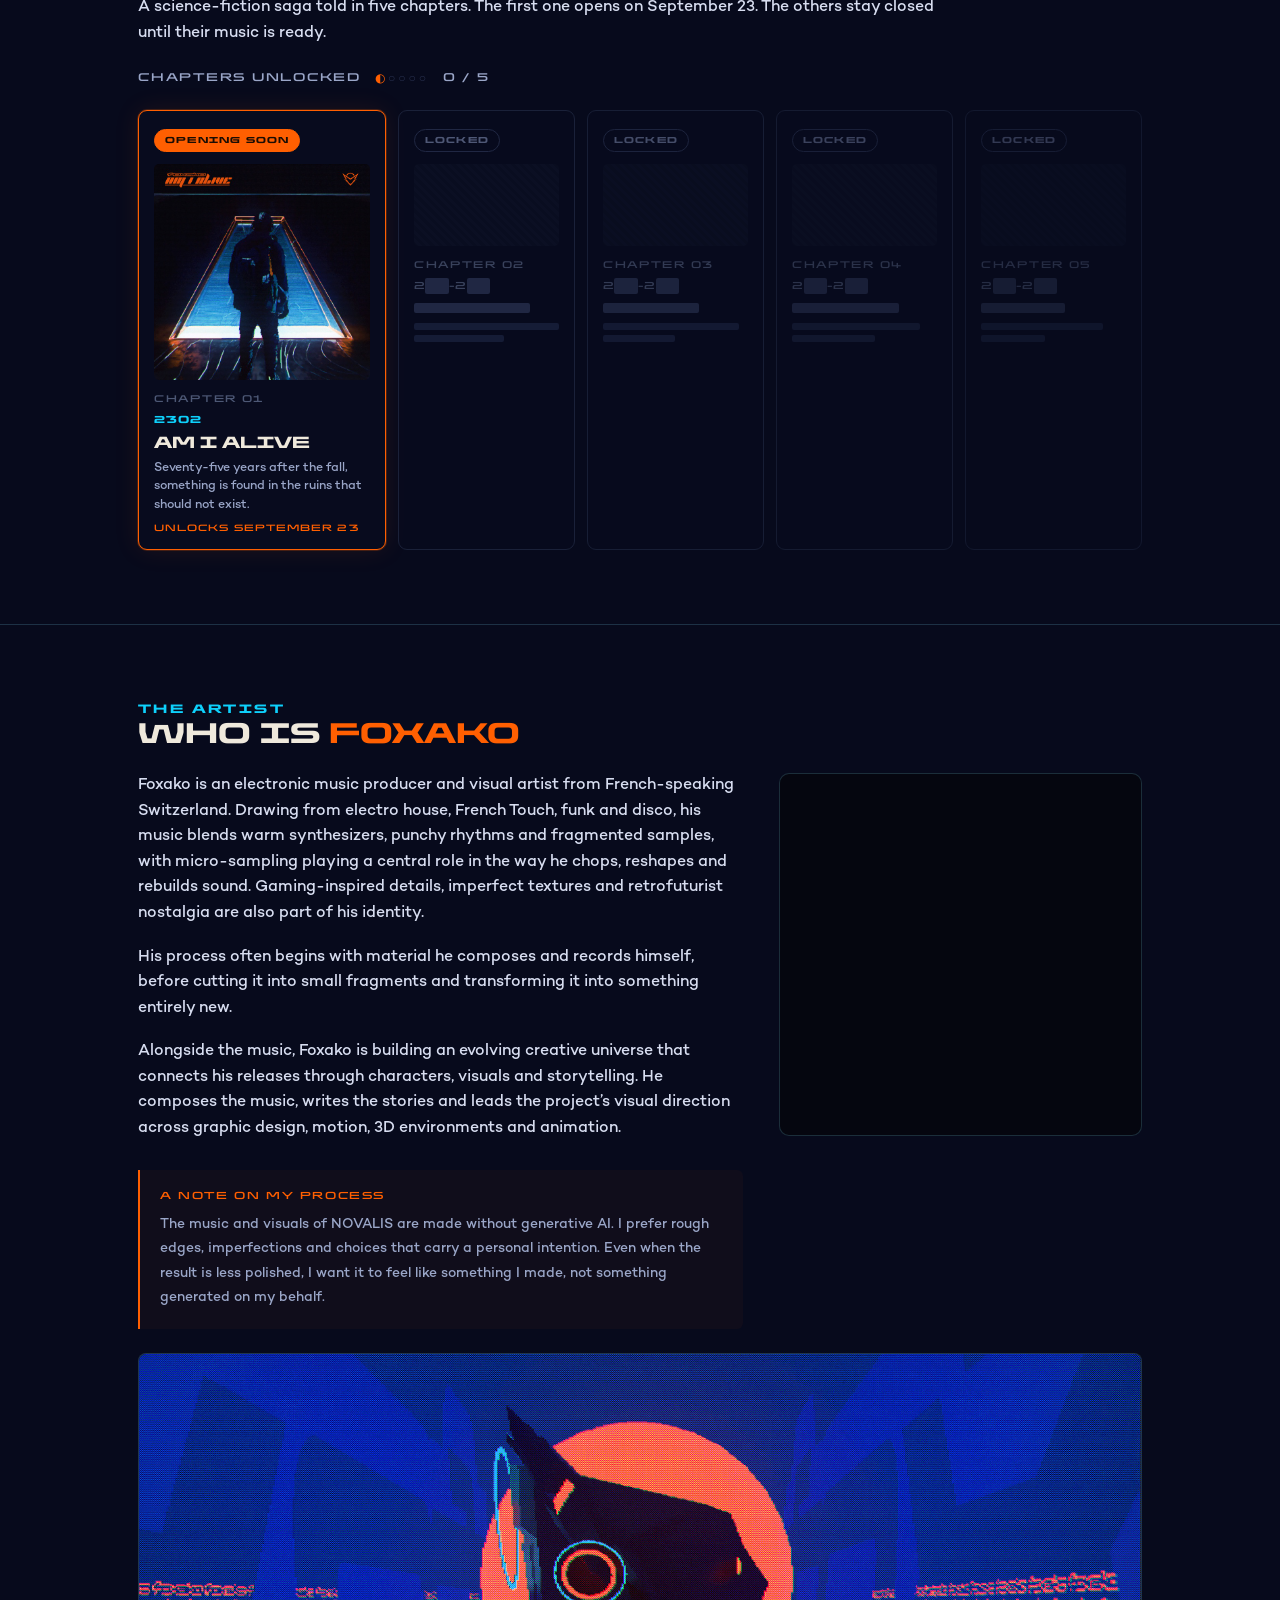
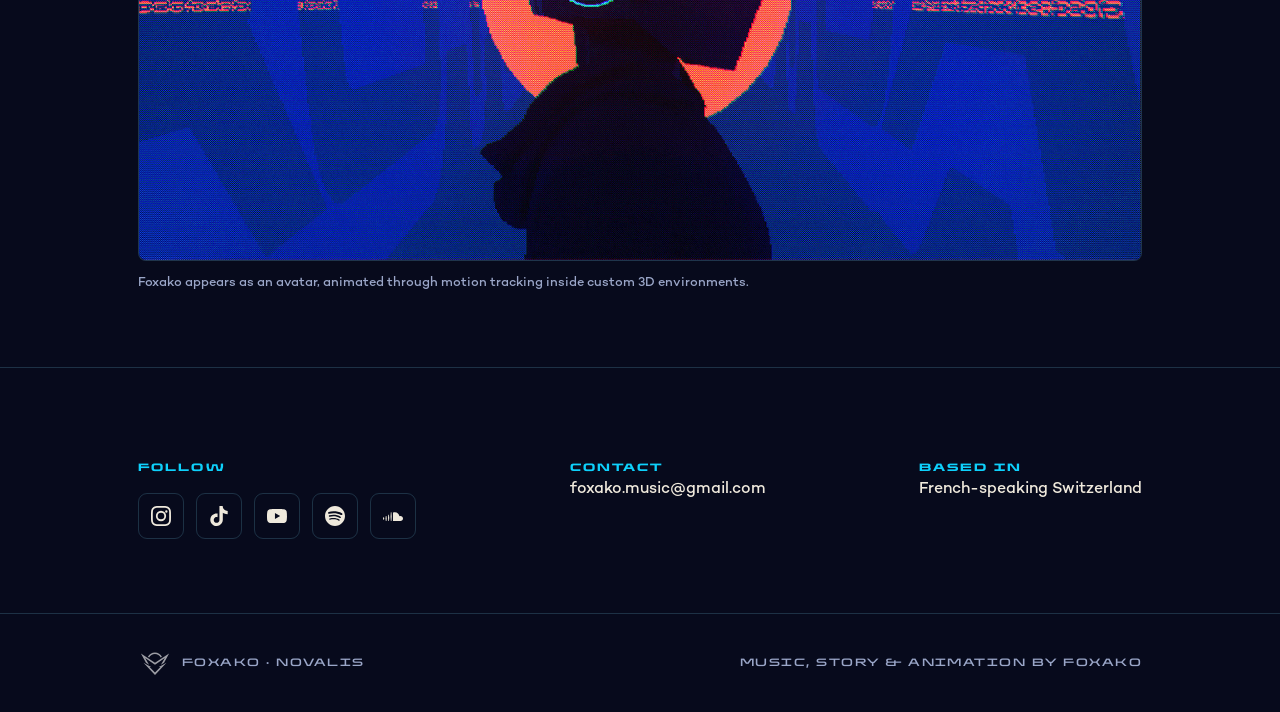
==== commit 89dbb934: "Remove repeated premiere date below reminder link" ====
--- a/novalis/index.html
+++ b/novalis/index.html
@@ -57,7 +57,7 @@
       <span class="presave-pending" id="presavePending" hidden>Pre-save coming soon</span>
       <a class="btn" href="https://discord.gg/wDdw82DTWy" target="_blank" rel="noopener">Join Discord</a>
     </div>
-    <p class="premiere-reminder"><a href="https://www.youtube.com/watch?v=EL3q3VxXFTs" target="_blank" rel="noopener">Set a reminder on YouTube ↗</a><span>Animated music video premieres September 23.</span></p>
+    <p class="premiere-reminder"><a href="https://www.youtube.com/watch?v=EL3q3VxXFTs" target="_blank" rel="noopener">Set a reminder on YouTube ↗</a></p>
   </div>
 </header>
 
--- a/novalis/prerelease.css
+++ b/novalis/prerelease.css
@@ -1030,9 +1030,3 @@
 .premiere-reminder a:hover {
   color: var(--cream);
 }
-.premiere-reminder span {
-  display: block;
-  margin-top: 8px;
-  color: var(--muted);
-  font-size: 12px;
-}
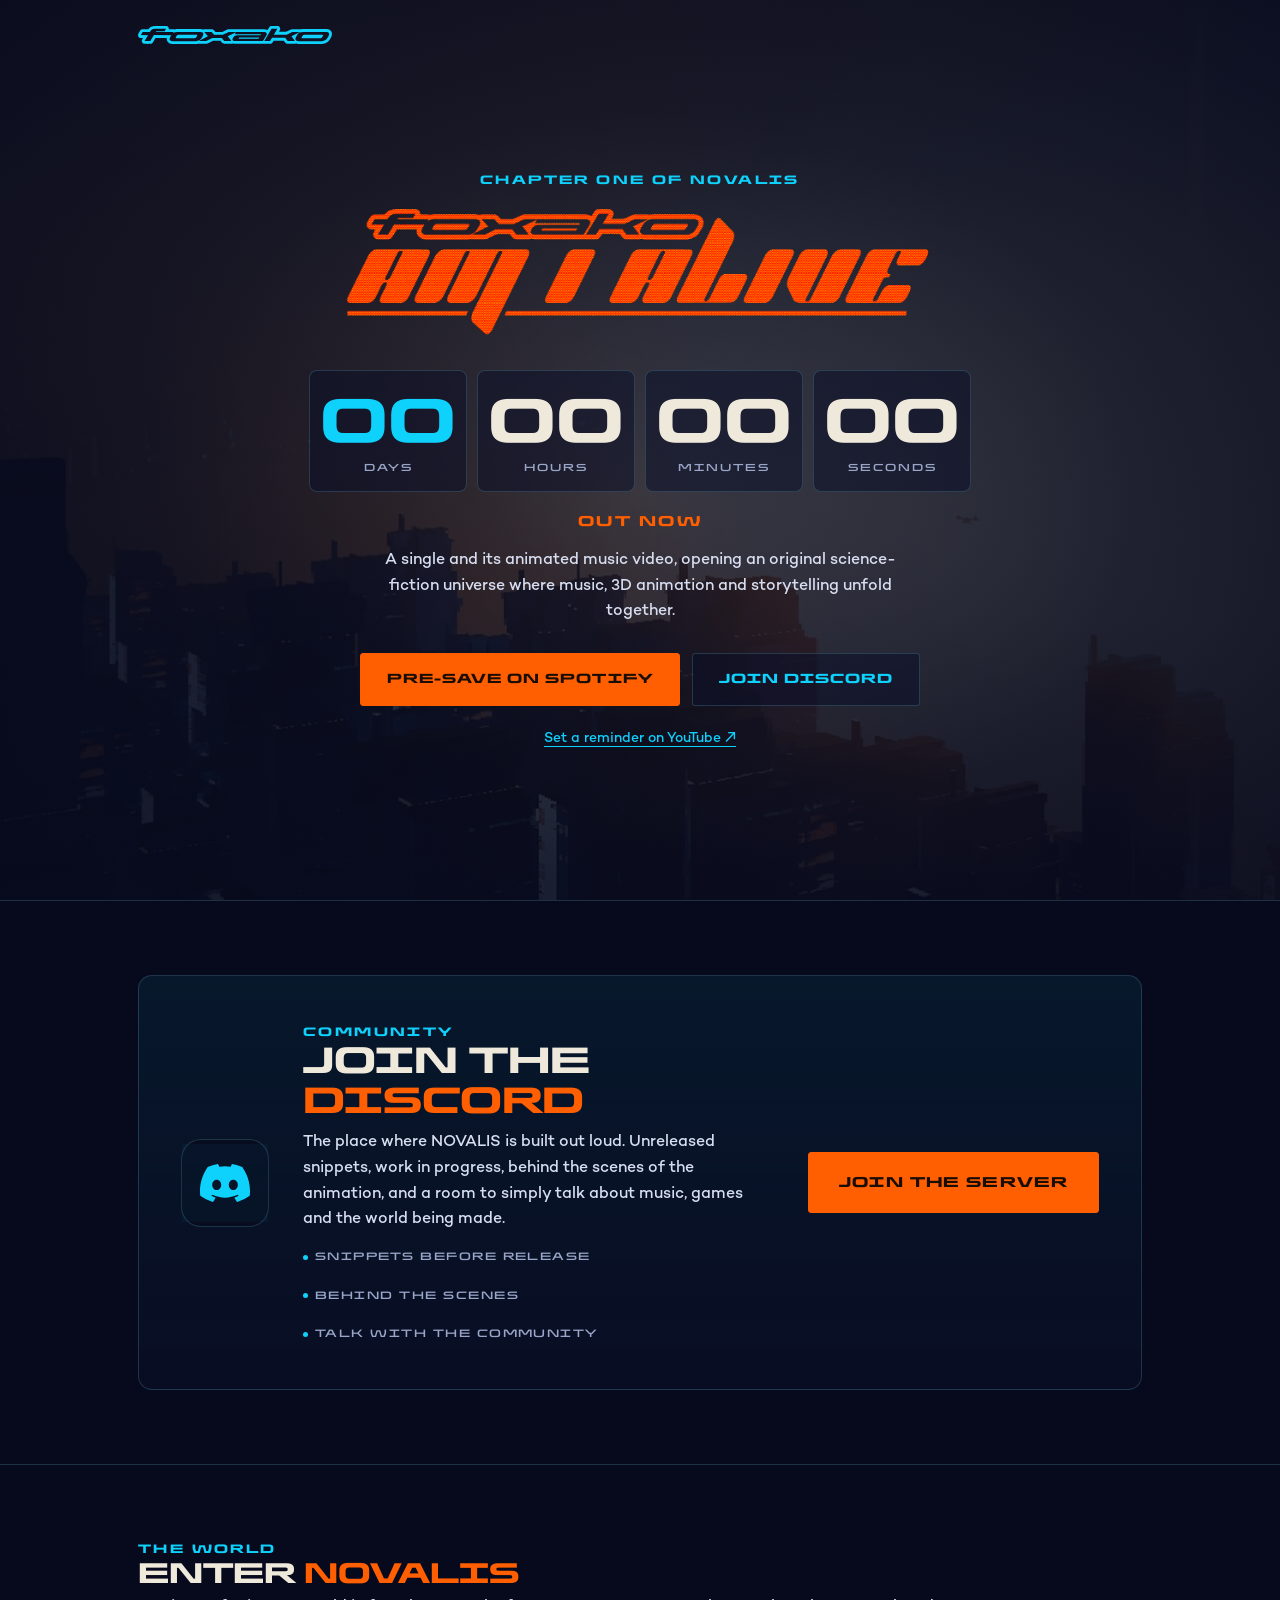
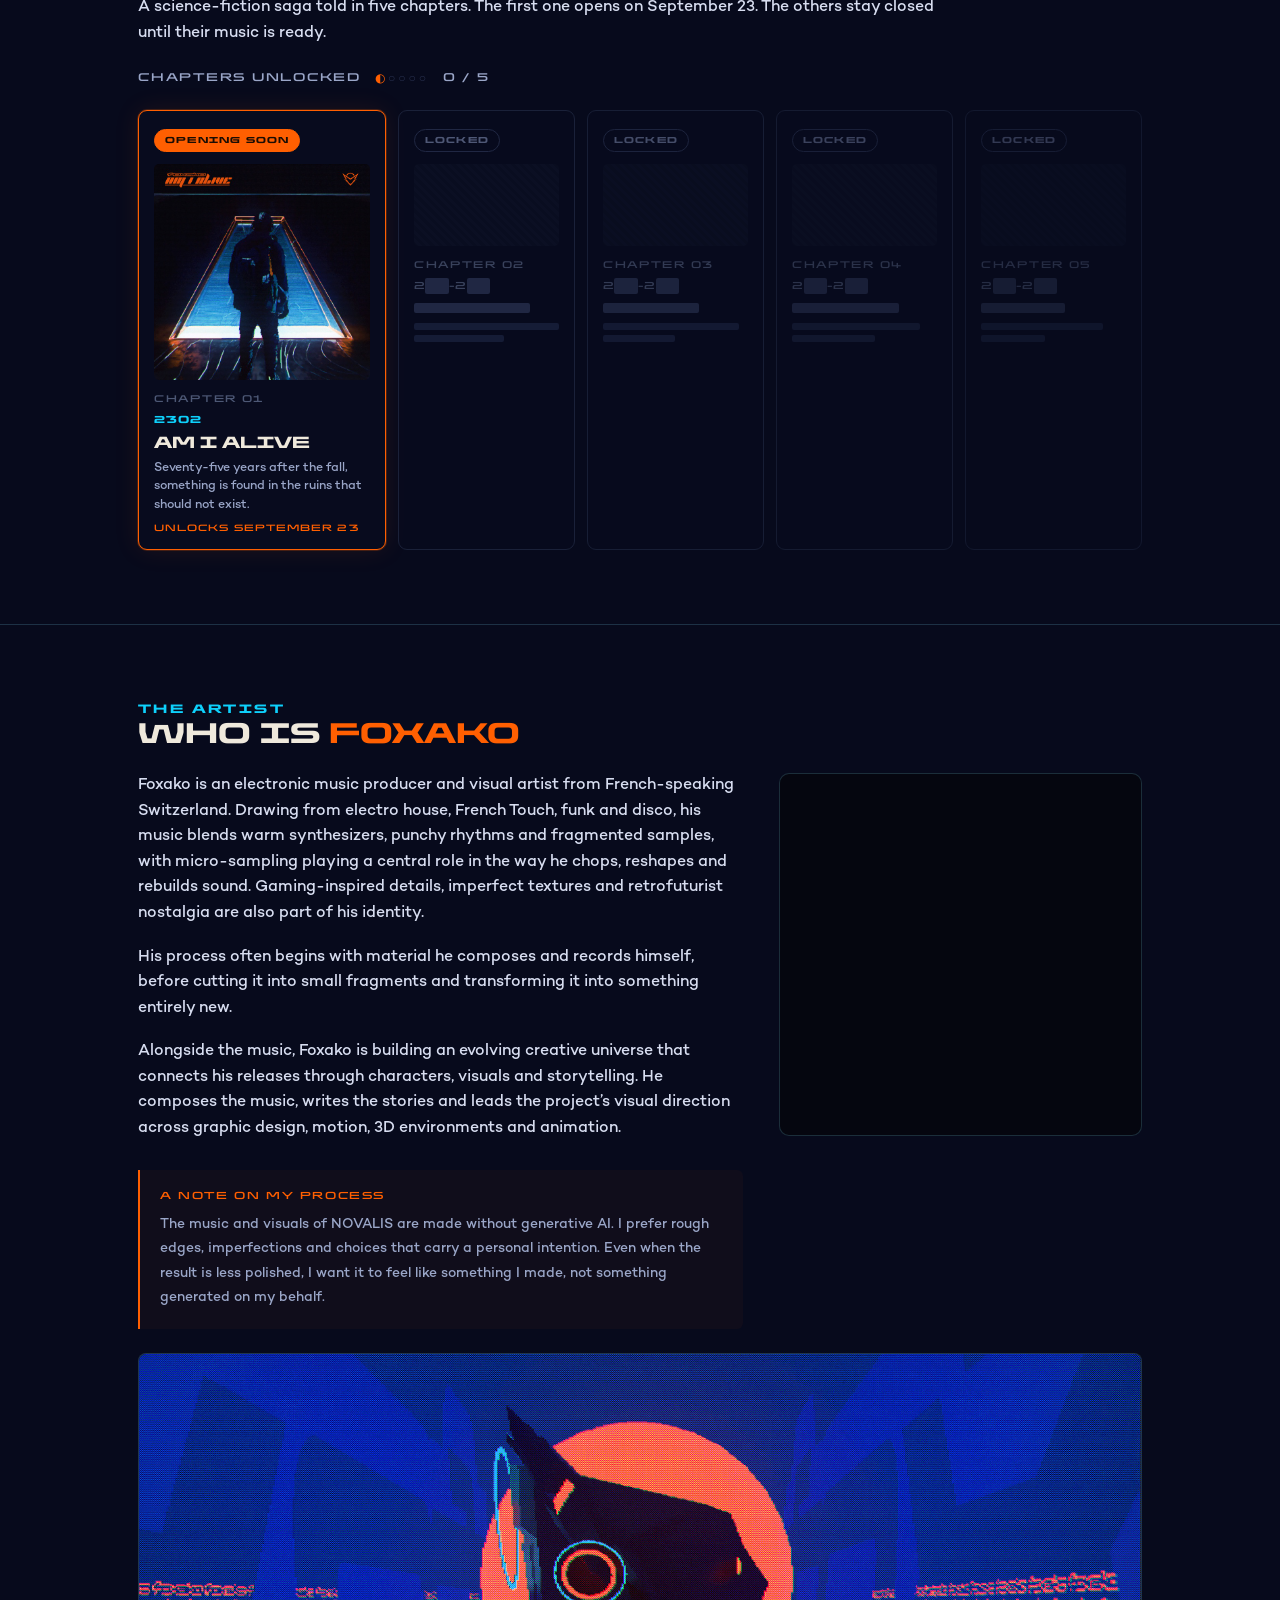
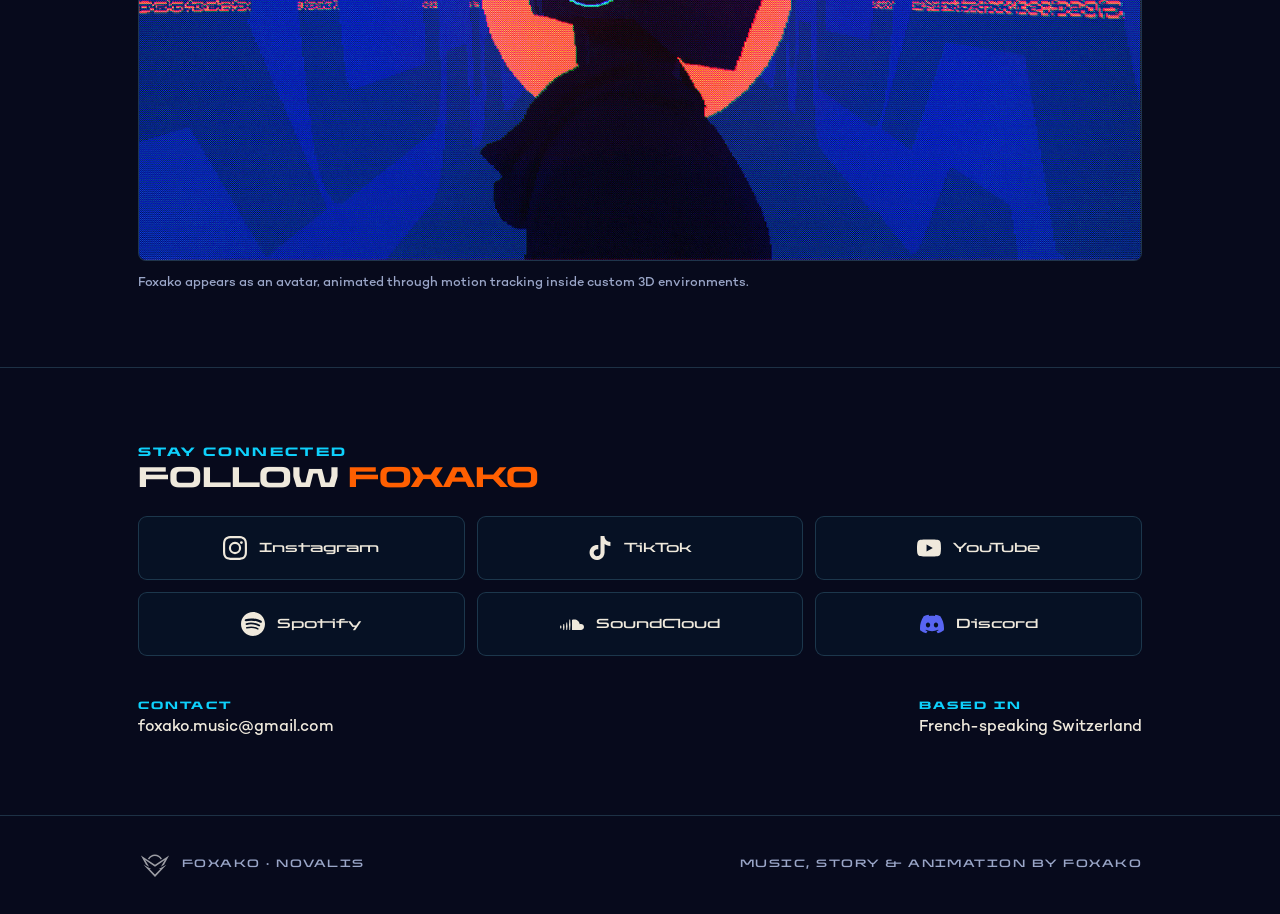
==== commit 6f0dd253: "Highlight social links and add Discord icon" ====
--- a/novalis/index.html
+++ b/novalis/index.html
@@ -180,13 +180,15 @@
 
 <section id="contact" aria-label="Social links and contact">
   <div class="wrap contact-details">
-        <div class="cline"><div class="lab">Follow</div>
+        <div class="social-section"><div class="kicker">Stay connected</div><h2>Follow <span class="o">Foxako</span></h2>
           <div class="social">
-            <a href="https://www.instagram.com/foxako/" target="_blank" rel="noopener" aria-label="Instagram" title="Instagram"><svg viewBox="0 0 24 24"><path d="M12 2.16c3.2 0 3.58.01 4.85.07 1.17.05 1.8.25 2.23.41.56.22.96.48 1.38.9.42.42.68.82.9 1.38.16.42.36 1.06.41 2.23.06 1.27.07 1.65.07 4.85s-.01 3.58-.07 4.85c-.05 1.17-.25 1.8-.41 2.23-.22.56-.48.96-.9 1.38-.42.42-.82.68-1.38.9-.42.16-1.06.36-2.23.41-1.27.06-1.65.07-4.85.07s-3.58-.01-4.85-.07c-1.17-.05-1.8-.25-2.23-.41a3.7 3.7 0 0 1-1.38-.9 3.7 3.7 0 0 1-.9-1.38c-.16-.42-.36-1.06-.41-2.23-.06-1.27-.07-1.65-.07-4.85s.01-3.58.07-4.85c.05-1.17.25-1.8.41-2.23.22-.56.48-.96.9-1.38.42-.42.82-.68 1.38-.9.42-.16 1.06-.36 2.23-.41C8.42 2.17 8.8 2.16 12 2.16zM12 0C8.74 0 8.33.01 7.05.07 5.78.13 4.9.33 4.14.63c-.79.31-1.46.72-2.12 1.38C1.36 2.67.95 3.34.63 4.14.33 4.9.13 5.78.07 7.05.01 8.33 0 8.74 0 12s.01 3.67.07 4.95c.06 1.27.26 2.15.56 2.91.31.79.72 1.46 1.38 2.12.66.66 1.33 1.07 2.12 1.38.76.3 1.64.5 2.91.56C8.33 23.99 8.74 24 12 24s3.67-.01 4.95-.07c1.27-.06 2.15-.26 2.91-.56.79-.31 1.46-.72 2.12-1.38.66-.66 1.07-1.33 1.38-2.12.3-.76.5-1.64.56-2.91.06-1.28.07-1.69.07-4.95s-.01-3.67-.07-4.95c-.06-1.27-.26-2.15-.56-2.91a5.9 5.9 0 0 0-1.38-2.12A5.9 5.9 0 0 0 19.86.63c-.76-.3-1.64-.5-2.91-.56C15.67.01 15.26 0 12 0zm0 5.84a6.16 6.16 0 1 0 0 12.32 6.16 6.16 0 0 0 0-12.32zM12 16a4 4 0 1 1 0-8 4 4 0 0 1 0 8zm6.41-10.85a1.44 1.44 0 1 0 0 2.88 1.44 1.44 0 0 0 0-2.88z"/></svg></a>
-            <a href="https://www.tiktok.com/@foxako" target="_blank" rel="noopener" aria-label="TikTok" title="TikTok"><svg viewBox="0 0 24 24"><path d="M12.53.02C13.84 0 15.14.01 16.44 0c.08 1.53.63 3.09 1.75 4.17 1.12 1.11 2.7 1.62 4.24 1.79v4.03c-1.44-.05-2.89-.35-4.2-.97-.57-.26-1.1-.59-1.62-.93-.01 2.92.01 5.84-.02 8.75-.08 1.4-.54 2.79-1.35 3.94-1.31 1.92-3.58 3.17-5.91 3.21-1.43.08-2.86-.31-4.08-1.03-2.02-1.19-3.44-3.37-3.65-5.71-.02-.5-.03-1-.01-1.49.18-1.9 1.12-3.72 2.58-4.96 1.66-1.44 3.98-2.13 6.15-1.72.02 1.48-.04 2.96-.04 4.44-.99-.32-2.15-.23-3.02.37-.63.41-1.11 1.04-1.36 1.75-.21.51-.15 1.07-.14 1.61.24 1.64 1.82 3.02 3.5 2.87 1.12-.01 2.19-.66 2.77-1.61.19-.33.4-.67.41-1.06.1-1.79.06-3.57.07-5.36.01-4.03-.01-8.05.02-12.07z"/></svg></a>
-            <a href="https://www.youtube.com/@Foxako" target="_blank" rel="noopener" aria-label="YouTube" title="YouTube"><svg viewBox="0 0 24 24"><path d="M23.5 6.19a3.02 3.02 0 0 0-2.12-2.14C19.5 3.55 12 3.55 12 3.55s-7.5 0-9.38.5A3.02 3.02 0 0 0 .5 6.19C0 8.07 0 12 0 12s0 3.93.5 5.81a3.02 3.02 0 0 0 2.12 2.14c1.88.5 9.38.5 9.38.5s7.5 0 9.38-.5a3.02 3.02 0 0 0 2.12-2.14C24 15.93 24 12 24 12s0-3.93-.5-5.81zM9.55 15.57V8.43L15.82 12l-6.27 3.57z"/></svg></a>
-            <a href="https://open.spotify.com/artist/2Q41Lt1Np6bksippZcN4oR" target="_blank" rel="noopener" aria-label="Spotify" title="Spotify"><svg viewBox="0 0 24 24"><path d="M12 0C5.4 0 0 5.4 0 12s5.4 12 12 12 12-5.4 12-12S18.66 0 12 0zm5.52 17.34c-.24.36-.66.48-1.02.24-2.82-1.74-6.36-2.1-10.56-1.14-.42.12-.78-.18-.9-.54-.12-.42.18-.78.54-.9 4.56-1.02 8.52-.6 11.64 1.32.42.18.48.66.3 1.02zm1.44-3.3c-.3.42-.84.6-1.26.3-3.24-1.98-8.16-2.58-11.94-1.38-.48.12-1.02-.12-1.14-.6-.12-.48.12-1.02.6-1.14 4.38-1.32 9.78-.66 13.5 1.62.36.18.54.78.24 1.2zm.12-3.36C15.24 8.4 8.82 8.16 5.1 9.3c-.6.18-1.2-.18-1.38-.72-.18-.6.18-1.2.72-1.38 4.32-1.32 11.4-1.02 15.9 1.62.54.3.72 1.02.42 1.56-.3.42-1.02.66-1.56.36z"/></svg></a>
-            <a href="https://soundcloud.com/foxako" target="_blank" rel="noopener" aria-label="SoundCloud" title="SoundCloud"><svg viewBox="0 0 32 32"><path d="M27.874 16.069c-0.565 0-1.105 0.11-1.596 0.308-0.328-3.574-3.447-6.377-7.25-6.377-0.931 0-1.834 0.176-2.635 0.474-0.311 0.116-0.393 0.235-0.393 0.466v12.585c0 0.243 0.195 0.445 0.441 0.469 0.011 0.001 11.36 0.007 11.434 0.007 2.278 0 4.125-1.776 4.125-3.965s-1.848-3.966-4.126-3.966zM12.5 24h1l0.5-7.007-0.5-6.993h-1l-0.5 6.993zM9.5 24h-1l-0.5-5.086 0.5-4.914h1l0.5 5zM4.5 24h1l0.5-4-0.5-4h-1l-0.5 4zM0.5 22h1l0.5-2-0.5-2h-1l-0.5 2z"></path></svg></a>
+            <a href="https://www.instagram.com/foxako/" target="_blank" rel="noopener" aria-label="Instagram" title="Instagram"><svg viewBox="0 0 24 24"><path d="M12 2.16c3.2 0 3.58.01 4.85.07 1.17.05 1.8.25 2.23.41.56.22.96.48 1.38.9.42.42.68.82.9 1.38.16.42.36 1.06.41 2.23.06 1.27.07 1.65.07 4.85s-.01 3.58-.07 4.85c-.05 1.17-.25 1.8-.41 2.23-.22.56-.48.96-.9 1.38-.42.42-.82.68-1.38.9-.42.16-1.06.36-2.23.41-1.27.06-1.65.07-4.85.07s-3.58-.01-4.85-.07c-1.17-.05-1.8-.25-2.23-.41a3.7 3.7 0 0 1-1.38-.9 3.7 3.7 0 0 1-.9-1.38c-.16-.42-.36-1.06-.41-2.23-.06-1.27-.07-1.65-.07-4.85s.01-3.58.07-4.85c.05-1.17.25-1.8.41-2.23.22-.56.48-.96.9-1.38.42-.42.82-.68 1.38-.9.42-.16 1.06-.36 2.23-.41C8.42 2.17 8.8 2.16 12 2.16zM12 0C8.74 0 8.33.01 7.05.07 5.78.13 4.9.33 4.14.63c-.79.31-1.46.72-2.12 1.38C1.36 2.67.95 3.34.63 4.14.33 4.9.13 5.78.07 7.05.01 8.33 0 8.74 0 12s.01 3.67.07 4.95c.06 1.27.26 2.15.56 2.91.31.79.72 1.46 1.38 2.12.66.66 1.33 1.07 2.12 1.38.76.3 1.64.5 2.91.56C8.33 23.99 8.74 24 12 24s3.67-.01 4.95-.07c1.27-.06 2.15-.26 2.91-.56.79-.31 1.46-.72 2.12-1.38.66-.66 1.07-1.33 1.38-2.12.3-.76.5-1.64.56-2.91.06-1.28.07-1.69.07-4.95s-.01-3.67-.07-4.95c-.06-1.27-.26-2.15-.56-2.91a5.9 5.9 0 0 0-1.38-2.12A5.9 5.9 0 0 0 19.86.63c-.76-.3-1.64-.5-2.91-.56C15.67.01 15.26 0 12 0zm0 5.84a6.16 6.16 0 1 0 0 12.32 6.16 6.16 0 0 0 0-12.32zM12 16a4 4 0 1 1 0-8 4 4 0 0 1 0 8zm6.41-10.85a1.44 1.44 0 1 0 0 2.88 1.44 1.44 0 0 0 0-2.88z"/></svg><span>Instagram</span></a>
+            <a href="https://www.tiktok.com/@foxako" target="_blank" rel="noopener" aria-label="TikTok" title="TikTok"><svg viewBox="0 0 24 24"><path d="M12.53.02C13.84 0 15.14.01 16.44 0c.08 1.53.63 3.09 1.75 4.17 1.12 1.11 2.7 1.62 4.24 1.79v4.03c-1.44-.05-2.89-.35-4.2-.97-.57-.26-1.1-.59-1.62-.93-.01 2.92.01 5.84-.02 8.75-.08 1.4-.54 2.79-1.35 3.94-1.31 1.92-3.58 3.17-5.91 3.21-1.43.08-2.86-.31-4.08-1.03-2.02-1.19-3.44-3.37-3.65-5.71-.02-.5-.03-1-.01-1.49.18-1.9 1.12-3.72 2.58-4.96 1.66-1.44 3.98-2.13 6.15-1.72.02 1.48-.04 2.96-.04 4.44-.99-.32-2.15-.23-3.02.37-.63.41-1.11 1.04-1.36 1.75-.21.51-.15 1.07-.14 1.61.24 1.64 1.82 3.02 3.5 2.87 1.12-.01 2.19-.66 2.77-1.61.19-.33.4-.67.41-1.06.1-1.79.06-3.57.07-5.36.01-4.03-.01-8.05.02-12.07z"/></svg><span>TikTok</span></a>
+            <a href="https://www.youtube.com/@Foxako" target="_blank" rel="noopener" aria-label="YouTube" title="YouTube"><svg viewBox="0 0 24 24"><path d="M23.5 6.19a3.02 3.02 0 0 0-2.12-2.14C19.5 3.55 12 3.55 12 3.55s-7.5 0-9.38.5A3.02 3.02 0 0 0 .5 6.19C0 8.07 0 12 0 12s0 3.93.5 5.81a3.02 3.02 0 0 0 2.12 2.14c1.88.5 9.38.5 9.38.5s7.5 0 9.38-.5a3.02 3.02 0 0 0 2.12-2.14C24 15.93 24 12 24 12s0-3.93-.5-5.81zM9.55 15.57V8.43L15.82 12l-6.27 3.57z"/></svg><span>YouTube</span></a>
+            <a href="https://open.spotify.com/artist/2Q41Lt1Np6bksippZcN4oR" target="_blank" rel="noopener" aria-label="Spotify" title="Spotify"><svg viewBox="0 0 24 24"><path d="M12 0C5.4 0 0 5.4 0 12s5.4 12 12 12 12-5.4 12-12S18.66 0 12 0zm5.52 17.34c-.24.36-.66.48-1.02.24-2.82-1.74-6.36-2.1-10.56-1.14-.42.12-.78-.18-.9-.54-.12-.42.18-.78.54-.9 4.56-1.02 8.52-.6 11.64 1.32.42.18.48.66.3 1.02zm1.44-3.3c-.3.42-.84.6-1.26.3-3.24-1.98-8.16-2.58-11.94-1.38-.48.12-1.02-.12-1.14-.6-.12-.48.12-1.02.6-1.14 4.38-1.32 9.78-.66 13.5 1.62.36.18.54.78.24 1.2zm.12-3.36C15.24 8.4 8.82 8.16 5.1 9.3c-.6.18-1.2-.18-1.38-.72-.18-.6.18-1.2.72-1.38 4.32-1.32 11.4-1.02 15.9 1.62.54.3.72 1.02.42 1.56-.3.42-1.02.66-1.56.36z"/></svg><span>Spotify</span></a>
+            <a href="https://soundcloud.com/foxako" target="_blank" rel="noopener" aria-label="SoundCloud" title="SoundCloud"><svg viewBox="0 0 32 32"><path d="M27.874 16.069c-0.565 0-1.105 0.11-1.596 0.308-0.328-3.574-3.447-6.377-7.25-6.377-0.931 0-1.834 0.176-2.635 0.474-0.311 0.116-0.393 0.235-0.393 0.466v12.585c0 0.243 0.195 0.445 0.441 0.469 0.011 0.001 11.36 0.007 11.434 0.007 2.278 0 4.125-1.776 4.125-3.965s-1.848-3.966-4.126-3.966zM12.5 24h1l0.5-7.007-0.5-6.993h-1l-0.5 6.993zM9.5 24h-1l-0.5-5.086 0.5-4.914h1l0.5 5zM4.5 24h1l0.5-4-0.5-4h-1l-0.5 4zM0.5 22h1l0.5-2-0.5-2h-1l-0.5 2z"></path></svg><span>SoundCloud</span></a>
+
+            <a href="https://discord.gg/wDdw82DTWy" target="_blank" rel="noopener" aria-label="Discord" title="Discord"><svg aria-hidden="true" xmlns="http://www.w3.org/2000/svg" viewBox="0 0 512 512"><path d="M433.7 91a416.5 416.5 0 0 0-105.6-33.2c-4.6 8.2-9.9 19.3-13.5 28.1-39.4-5.9-78.4-5.9-117.1 0-3.7-8.8-9.1-19.9-13.7-28.1-37.1 6.4-72.6 17.7-105.7 33.3-66.8 101-85 199.5-75.9 296.6 44.3 33.1 87.3 53.2 129.6 66.4 10.4-14.4 19.7-29.6 27.7-45.7-15.3-5.8-29.9-13-43.7-21.3 3.7-2.7 7.2-5.6 10.7-8.5 84.2 39.4 175.8 39.4 259 0 3.5 2.9 7.1 5.8 10.7 8.5-13.9 8.3-28.5 15.5-43.8 21.3 8 16 17.3 31.3 27.7 45.7 42.3-13.2 85.3-33.3 129.6-66.4 10.8-112.5-18-210.1-76-296.7M170.9 328c-25.3 0-46-23.6-46-52.4s20.3-52.4 46-52.4 46.5 23.6 46 52.4c.1 28.8-20.2 52.4-46 52.4m170.2 0c-25.3 0-46-23.6-46-52.4s20.3-52.4 46-52.4 46.5 23.6 46 52.4c0 28.8-20.3 52.4-46 52.4" style="fill:#5865f2"/></svg><span>Discord</span></a>
           </div>
         </div>
         <div class="cline"><div class="lab">Contact</div><div class="val"><a href="mailto:foxako.music@gmail.com">foxako.music@gmail.com</a></div></div>
--- a/novalis/prerelease.css
+++ b/novalis/prerelease.css
@@ -518,8 +518,12 @@
 }
 
 .disc .ic svg {
-  width:46px;
-  height:46px;
+  min-height: 64px;
+  padding: 14px 18px;
+  gap: 12px;
+  background: rgba(14, 209, 252, .04);
+  font-family: var(--margin);
+  font-size: 13px;
   fill:currentColor;
   display:block;
 }
@@ -571,15 +575,19 @@
 
 /* notify */
   .social {
-  display:flex;
-  gap:12px;
-  flex-wrap:wrap;
-  margin-top:16px;
+  display: grid;
+  grid-template-columns: repeat(3, minmax(0, 1fr));
+  gap: 12px;
+  margin-top: 24px;
 }
 
 .social a {
-  width:46px;
-  height:46px;
+  min-height: 64px;
+  padding: 14px 18px;
+  gap: 12px;
+  background: rgba(14, 209, 252, .04);
+  font-family: var(--margin);
+  font-size: 13px;
   border:1px solid var(--line);
   border-radius:9px;
   display:flex;
@@ -597,8 +605,9 @@
 }
 
 .social svg {
-  width:20px;
-  height:20px;
+  width: 24px;
+  height: 24px;
+  flex-shrink: 0;
   fill:currentColor;
   display:block;
 }
@@ -1030,3 +1039,16 @@
 .premiere-reminder a:hover {
   color: var(--cream);
 }
+
+.social-section {
+  flex-basis: 100%;
+}
+@media (max-width: 600px) {
+  .social {
+    grid-template-columns: repeat(2, minmax(0, 1fr));
+  }
+  .social a {
+    padding: 14px 10px;
+    font-size: 12px;
+  }
+}
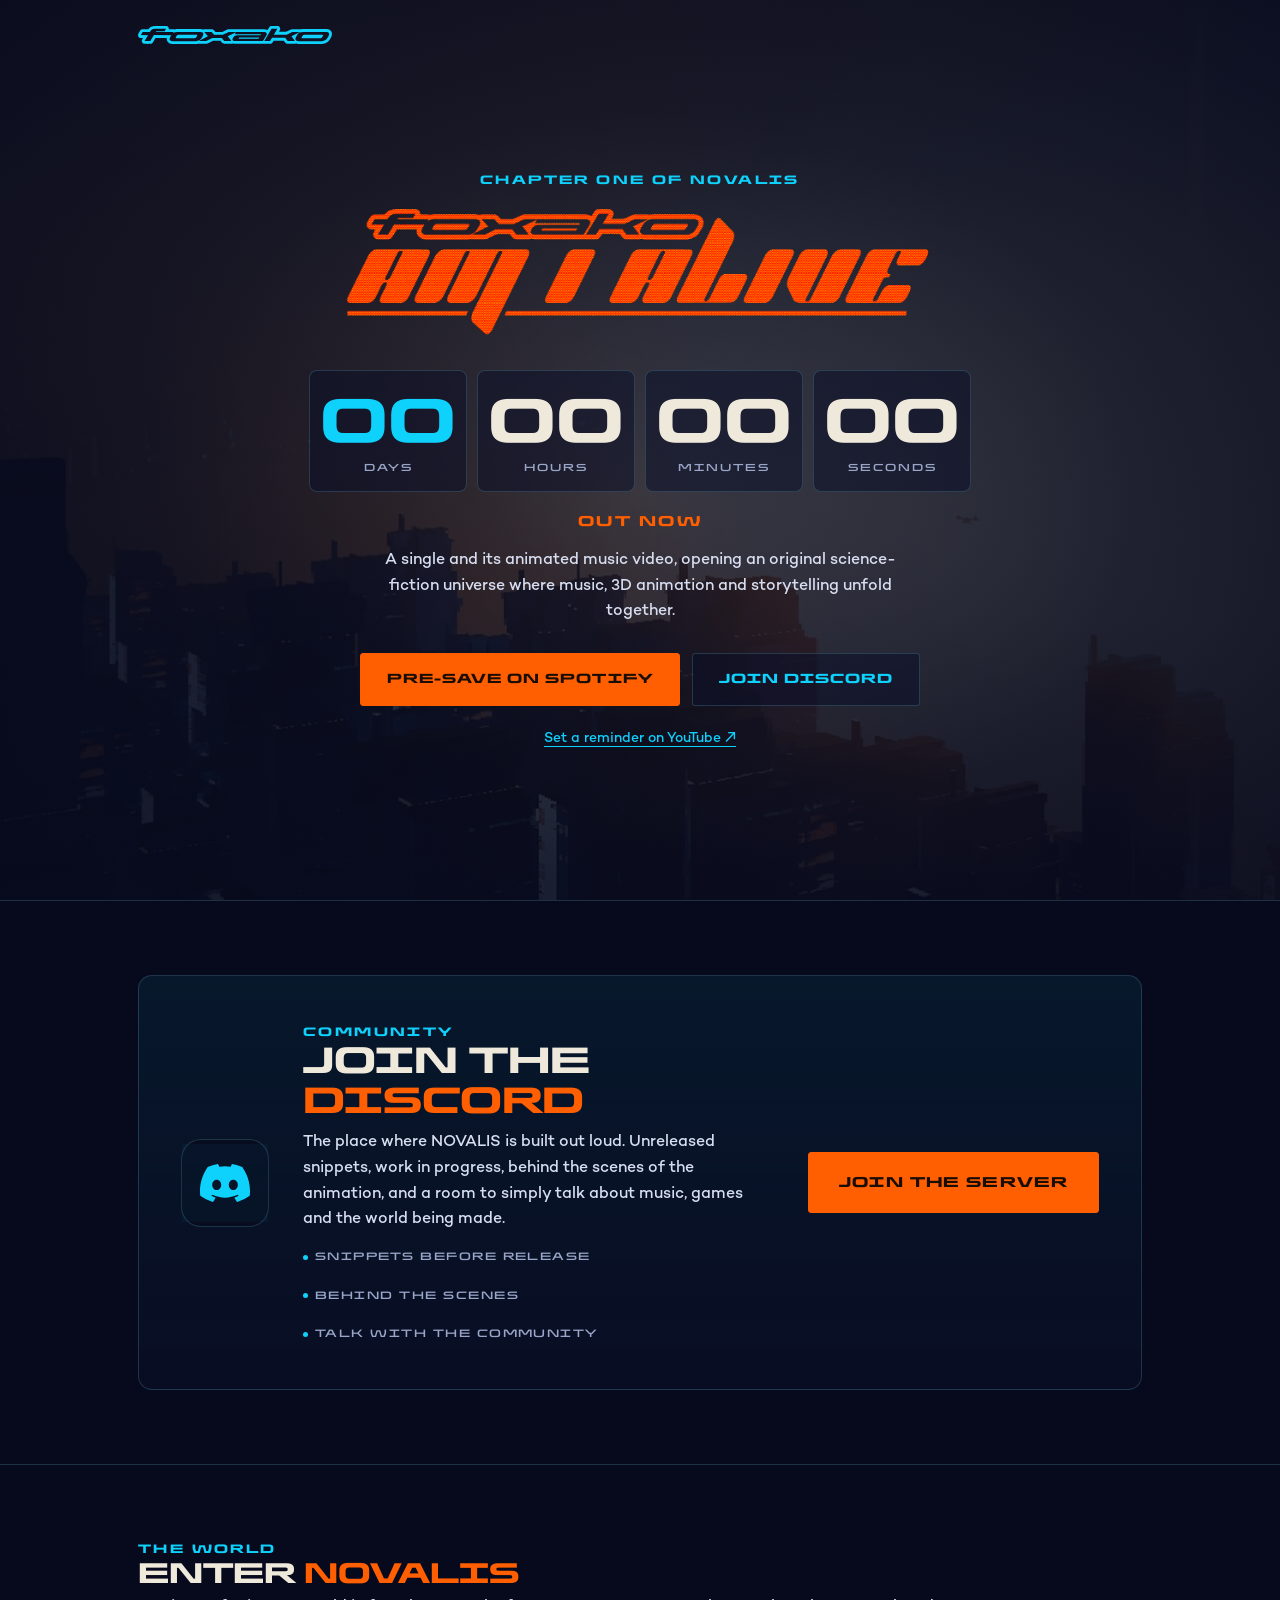
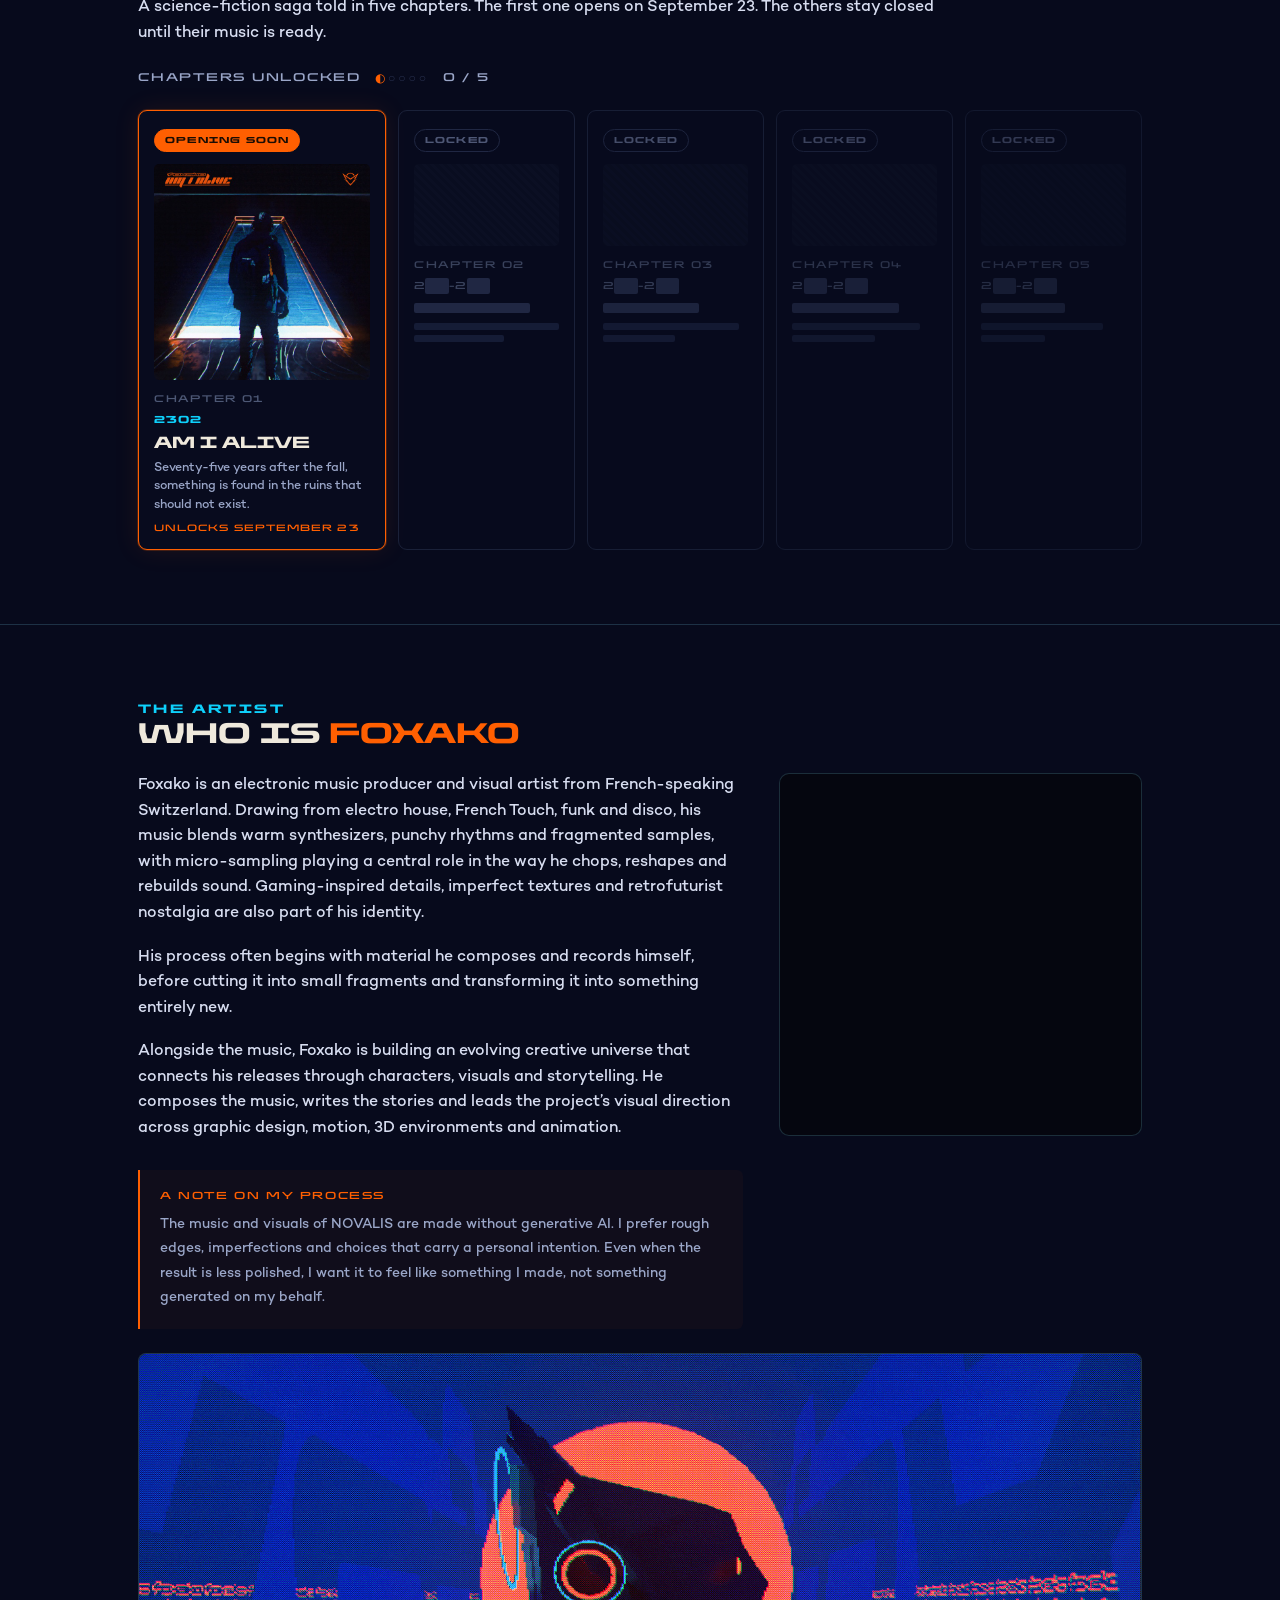
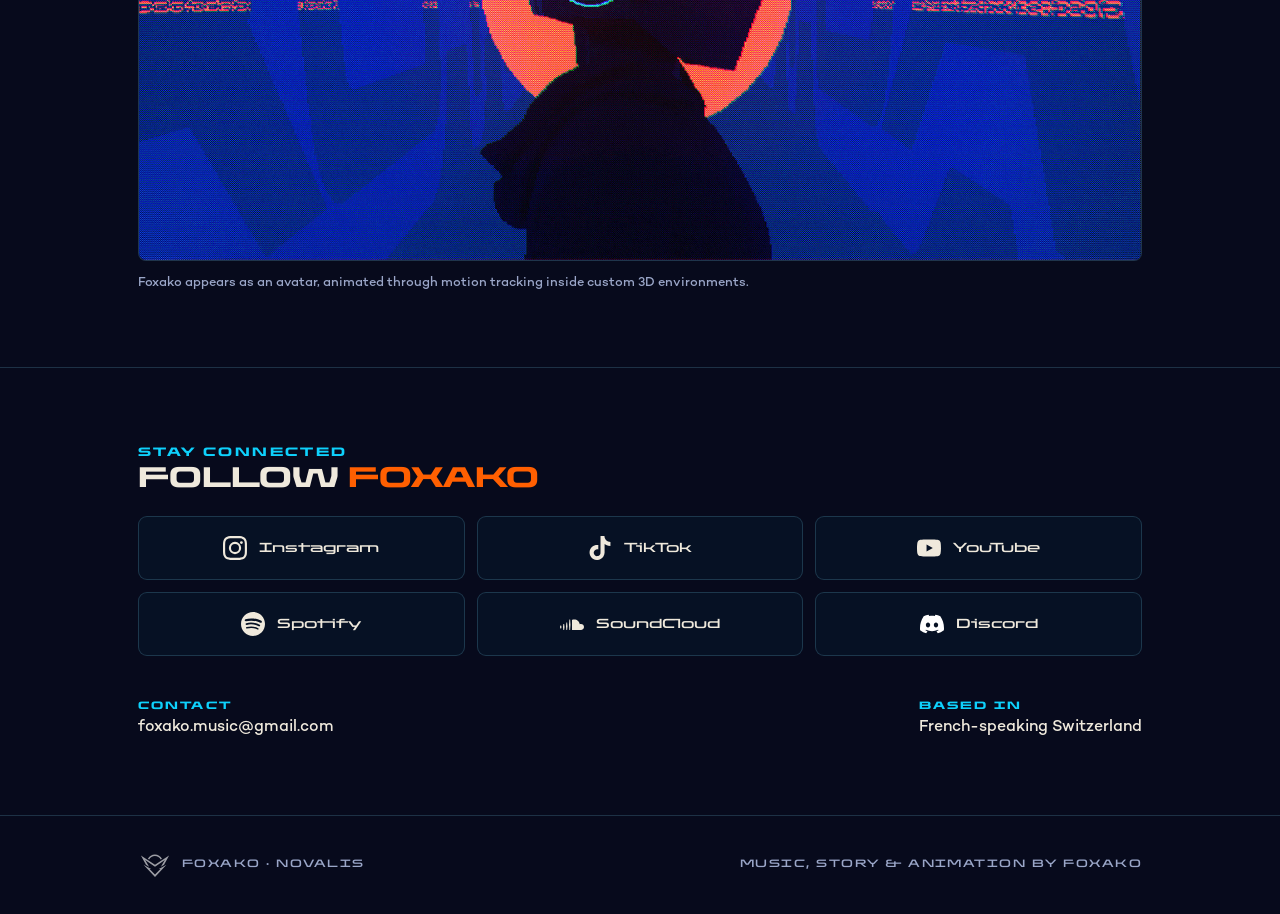
==== commit 313a164e: "Make Discord social icon white" ====
--- a/novalis/index.html
+++ b/novalis/index.html
@@ -188,7 +188,7 @@
             <a href="https://open.spotify.com/artist/2Q41Lt1Np6bksippZcN4oR" target="_blank" rel="noopener" aria-label="Spotify" title="Spotify"><svg viewBox="0 0 24 24"><path d="M12 0C5.4 0 0 5.4 0 12s5.4 12 12 12 12-5.4 12-12S18.66 0 12 0zm5.52 17.34c-.24.36-.66.48-1.02.24-2.82-1.74-6.36-2.1-10.56-1.14-.42.12-.78-.18-.9-.54-.12-.42.18-.78.54-.9 4.56-1.02 8.52-.6 11.64 1.32.42.18.48.66.3 1.02zm1.44-3.3c-.3.42-.84.6-1.26.3-3.24-1.98-8.16-2.58-11.94-1.38-.48.12-1.02-.12-1.14-.6-.12-.48.12-1.02.6-1.14 4.38-1.32 9.78-.66 13.5 1.62.36.18.54.78.24 1.2zm.12-3.36C15.24 8.4 8.82 8.16 5.1 9.3c-.6.18-1.2-.18-1.38-.72-.18-.6.18-1.2.72-1.38 4.32-1.32 11.4-1.02 15.9 1.62.54.3.72 1.02.42 1.56-.3.42-1.02.66-1.56.36z"/></svg><span>Spotify</span></a>
             <a href="https://soundcloud.com/foxako" target="_blank" rel="noopener" aria-label="SoundCloud" title="SoundCloud"><svg viewBox="0 0 32 32"><path d="M27.874 16.069c-0.565 0-1.105 0.11-1.596 0.308-0.328-3.574-3.447-6.377-7.25-6.377-0.931 0-1.834 0.176-2.635 0.474-0.311 0.116-0.393 0.235-0.393 0.466v12.585c0 0.243 0.195 0.445 0.441 0.469 0.011 0.001 11.36 0.007 11.434 0.007 2.278 0 4.125-1.776 4.125-3.965s-1.848-3.966-4.126-3.966zM12.5 24h1l0.5-7.007-0.5-6.993h-1l-0.5 6.993zM9.5 24h-1l-0.5-5.086 0.5-4.914h1l0.5 5zM4.5 24h1l0.5-4-0.5-4h-1l-0.5 4zM0.5 22h1l0.5-2-0.5-2h-1l-0.5 2z"></path></svg><span>SoundCloud</span></a>
 
-            <a href="https://discord.gg/wDdw82DTWy" target="_blank" rel="noopener" aria-label="Discord" title="Discord"><svg aria-hidden="true" xmlns="http://www.w3.org/2000/svg" viewBox="0 0 512 512"><path d="M433.7 91a416.5 416.5 0 0 0-105.6-33.2c-4.6 8.2-9.9 19.3-13.5 28.1-39.4-5.9-78.4-5.9-117.1 0-3.7-8.8-9.1-19.9-13.7-28.1-37.1 6.4-72.6 17.7-105.7 33.3-66.8 101-85 199.5-75.9 296.6 44.3 33.1 87.3 53.2 129.6 66.4 10.4-14.4 19.7-29.6 27.7-45.7-15.3-5.8-29.9-13-43.7-21.3 3.7-2.7 7.2-5.6 10.7-8.5 84.2 39.4 175.8 39.4 259 0 3.5 2.9 7.1 5.8 10.7 8.5-13.9 8.3-28.5 15.5-43.8 21.3 8 16 17.3 31.3 27.7 45.7 42.3-13.2 85.3-33.3 129.6-66.4 10.8-112.5-18-210.1-76-296.7M170.9 328c-25.3 0-46-23.6-46-52.4s20.3-52.4 46-52.4 46.5 23.6 46 52.4c.1 28.8-20.2 52.4-46 52.4m170.2 0c-25.3 0-46-23.6-46-52.4s20.3-52.4 46-52.4 46.5 23.6 46 52.4c0 28.8-20.3 52.4-46 52.4" style="fill:#5865f2"/></svg><span>Discord</span></a>
+            <a href="https://discord.gg/wDdw82DTWy" target="_blank" rel="noopener" aria-label="Discord" title="Discord"><svg aria-hidden="true" xmlns="http://www.w3.org/2000/svg" viewBox="0 0 512 512"><path d="M433.7 91a416.5 416.5 0 0 0-105.6-33.2c-4.6 8.2-9.9 19.3-13.5 28.1-39.4-5.9-78.4-5.9-117.1 0-3.7-8.8-9.1-19.9-13.7-28.1-37.1 6.4-72.6 17.7-105.7 33.3-66.8 101-85 199.5-75.9 296.6 44.3 33.1 87.3 53.2 129.6 66.4 10.4-14.4 19.7-29.6 27.7-45.7-15.3-5.8-29.9-13-43.7-21.3 3.7-2.7 7.2-5.6 10.7-8.5 84.2 39.4 175.8 39.4 259 0 3.5 2.9 7.1 5.8 10.7 8.5-13.9 8.3-28.5 15.5-43.8 21.3 8 16 17.3 31.3 27.7 45.7 42.3-13.2 85.3-33.3 129.6-66.4 10.8-112.5-18-210.1-76-296.7M170.9 328c-25.3 0-46-23.6-46-52.4s20.3-52.4 46-52.4 46.5 23.6 46 52.4c.1 28.8-20.2 52.4-46 52.4m170.2 0c-25.3 0-46-23.6-46-52.4s20.3-52.4 46-52.4 46.5 23.6 46 52.4c0 28.8-20.3 52.4-46 52.4" fill="#ffffff"/></svg><span>Discord</span></a>
           </div>
         </div>
         <div class="cline"><div class="lab">Contact</div><div class="val"><a href="mailto:foxako.music@gmail.com">foxako.music@gmail.com</a></div></div>
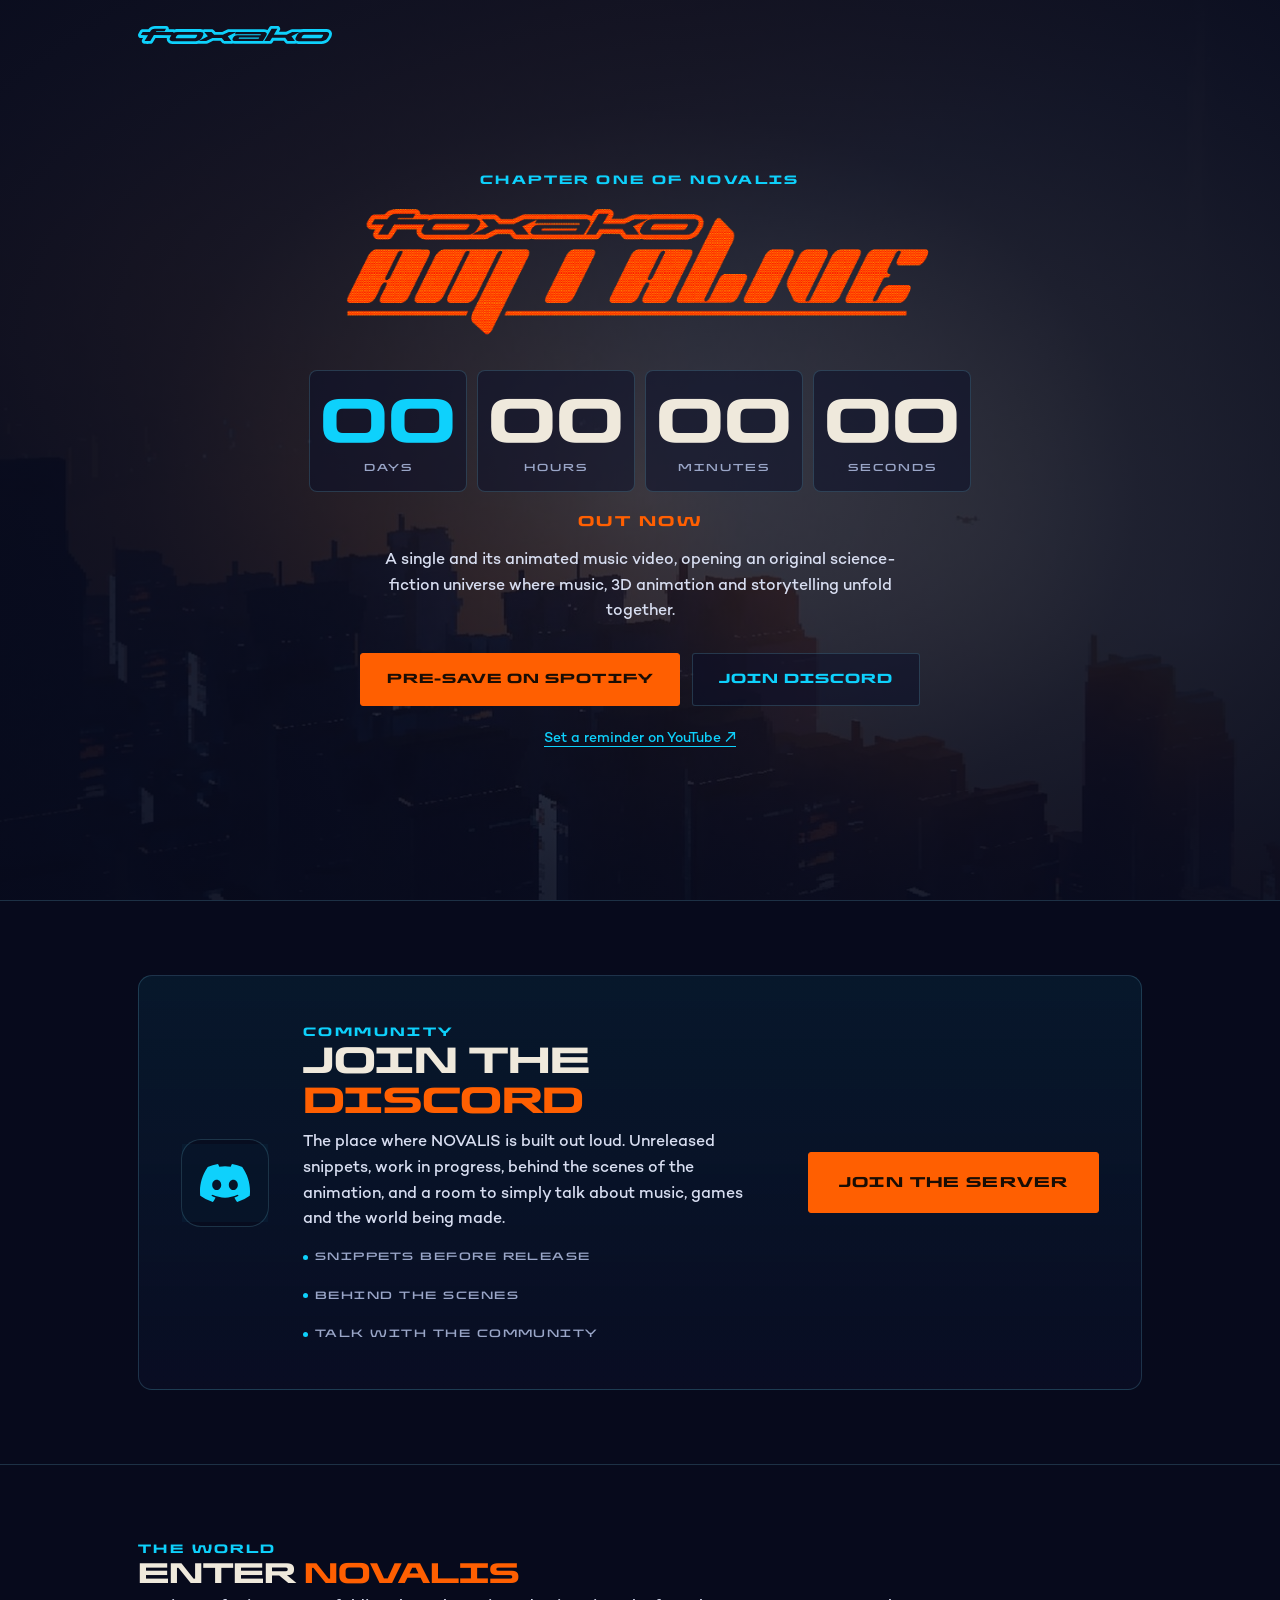
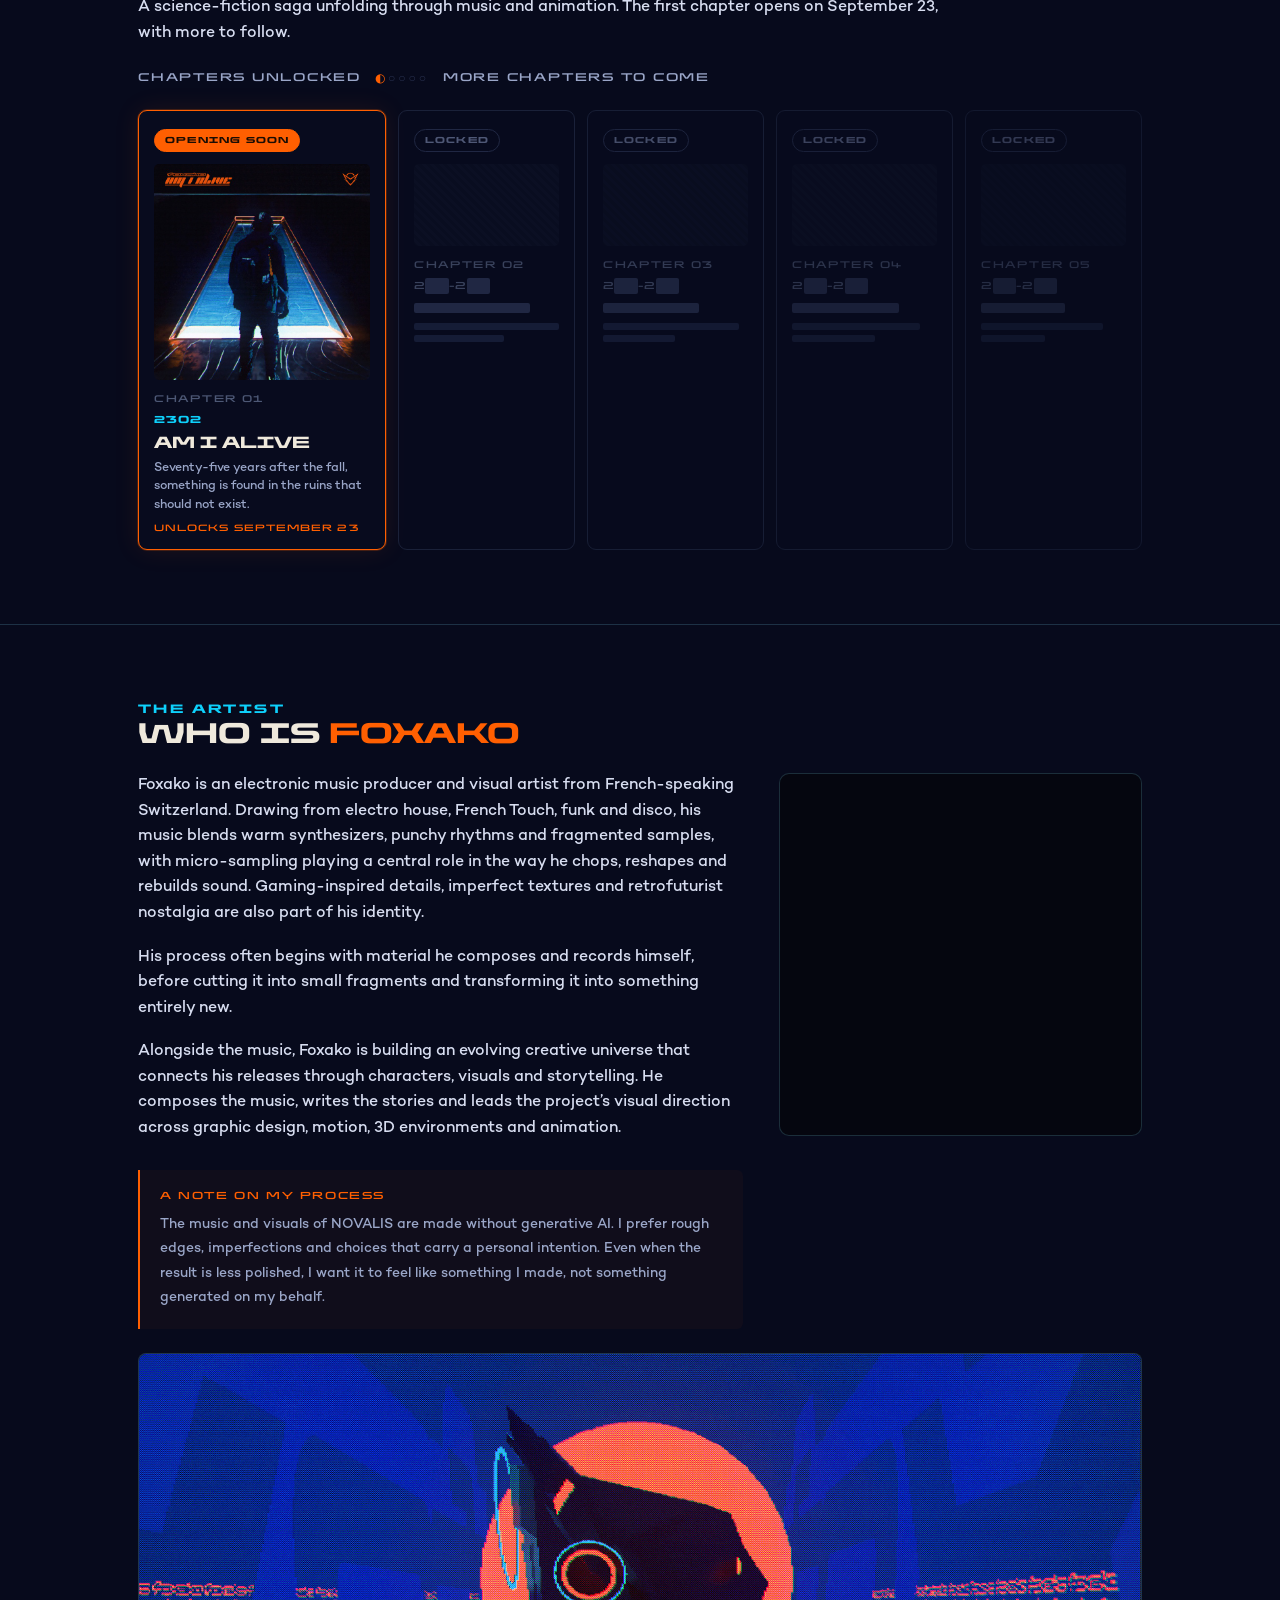
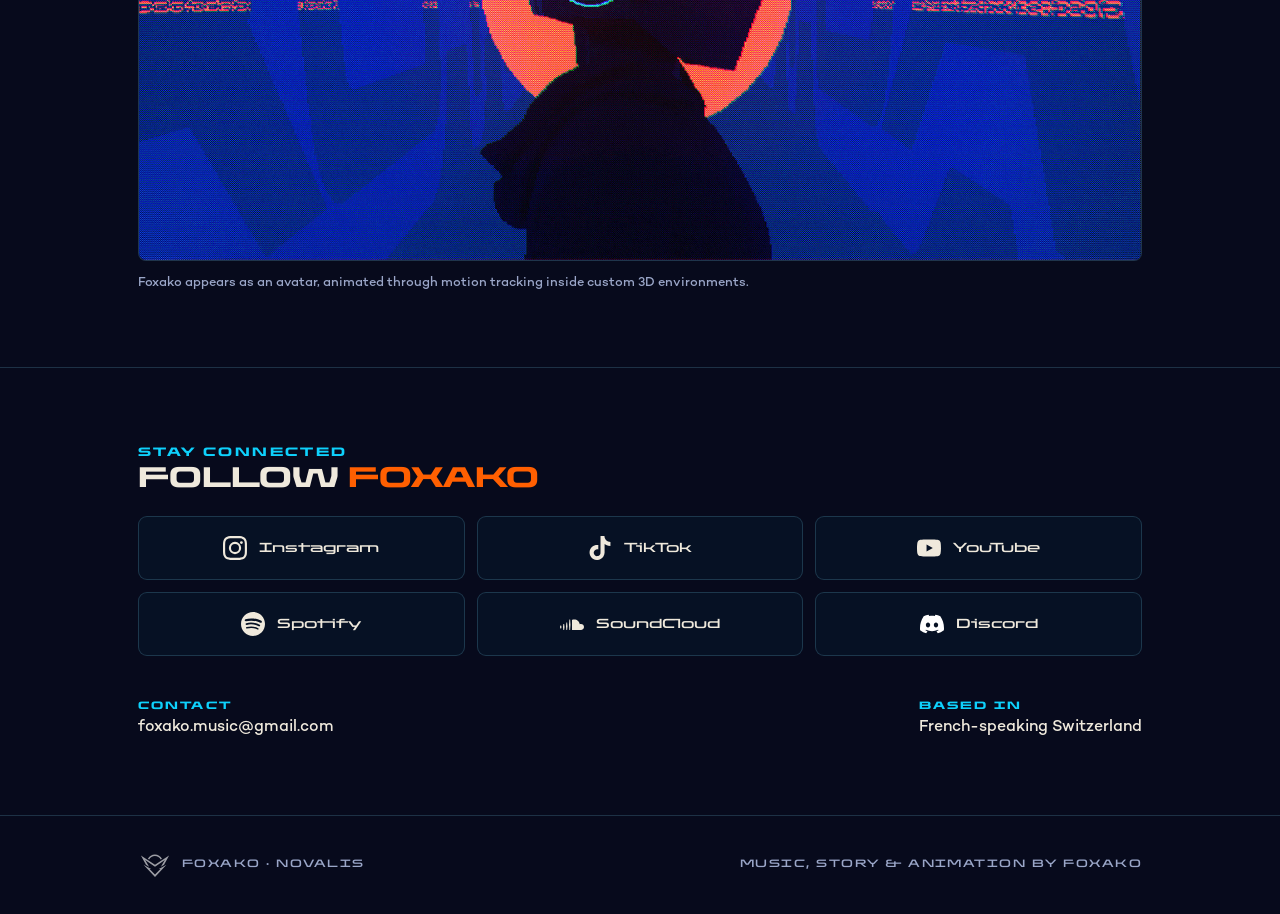
==== commit f59cfdcf: "Describe NOVALIS as an ongoing saga without a fixed chapter count" ====
--- a/novalis/index.html
+++ b/novalis/index.html
@@ -6,8 +6,7 @@
 <title>Foxako - Am I Alive | September 23, 2026</title>
 <meta name="description" content="Am I Alive, the first chapter of NOVALIS by Foxako. Music and an animated music video, out September 23, 2026.">
 <link rel="canonical" href="https://foxako.com/novalis/">
-<link rel="icon" type="image/svg+xml" href="../assets/foxako_logomark.svg">
-<link rel="icon" type="image/jpeg" href="../assets/favicon.jpg">
+<link rel="icon" type="image/svg+xml" sizes="any" href="../assets/favicon-orange.svg">
 <link rel="apple-touch-icon" href="../assets/apple-touch-icon.png">
 <meta property="og:type" content="website">
 <meta property="og:site_name" content="Foxako">
@@ -88,11 +87,11 @@
   <div class="wrap">
     <div class="kicker">The world</div>
     <h2>Enter <span class="o">NOVALIS</span></h2>
-    <p class="chapters-intro">A science-fiction saga told in five chapters. The first one opens on September 23. The others stay closed until their music is ready.</p>
+    <p class="chapters-intro">A science-fiction saga unfolding through music and animation. The first chapter opens on September 23, with more to follow.</p>
     <div class="chapters-progress arcbar">
       <span>Chapters unlocked</span>
       <span class="dots"><span class="next">◐</span><span class="off">○○○○</span></span>
-      <span>0 / 5</span>
+      <span>More chapters to come</span>
     </div>
     <div class="timeline">
 
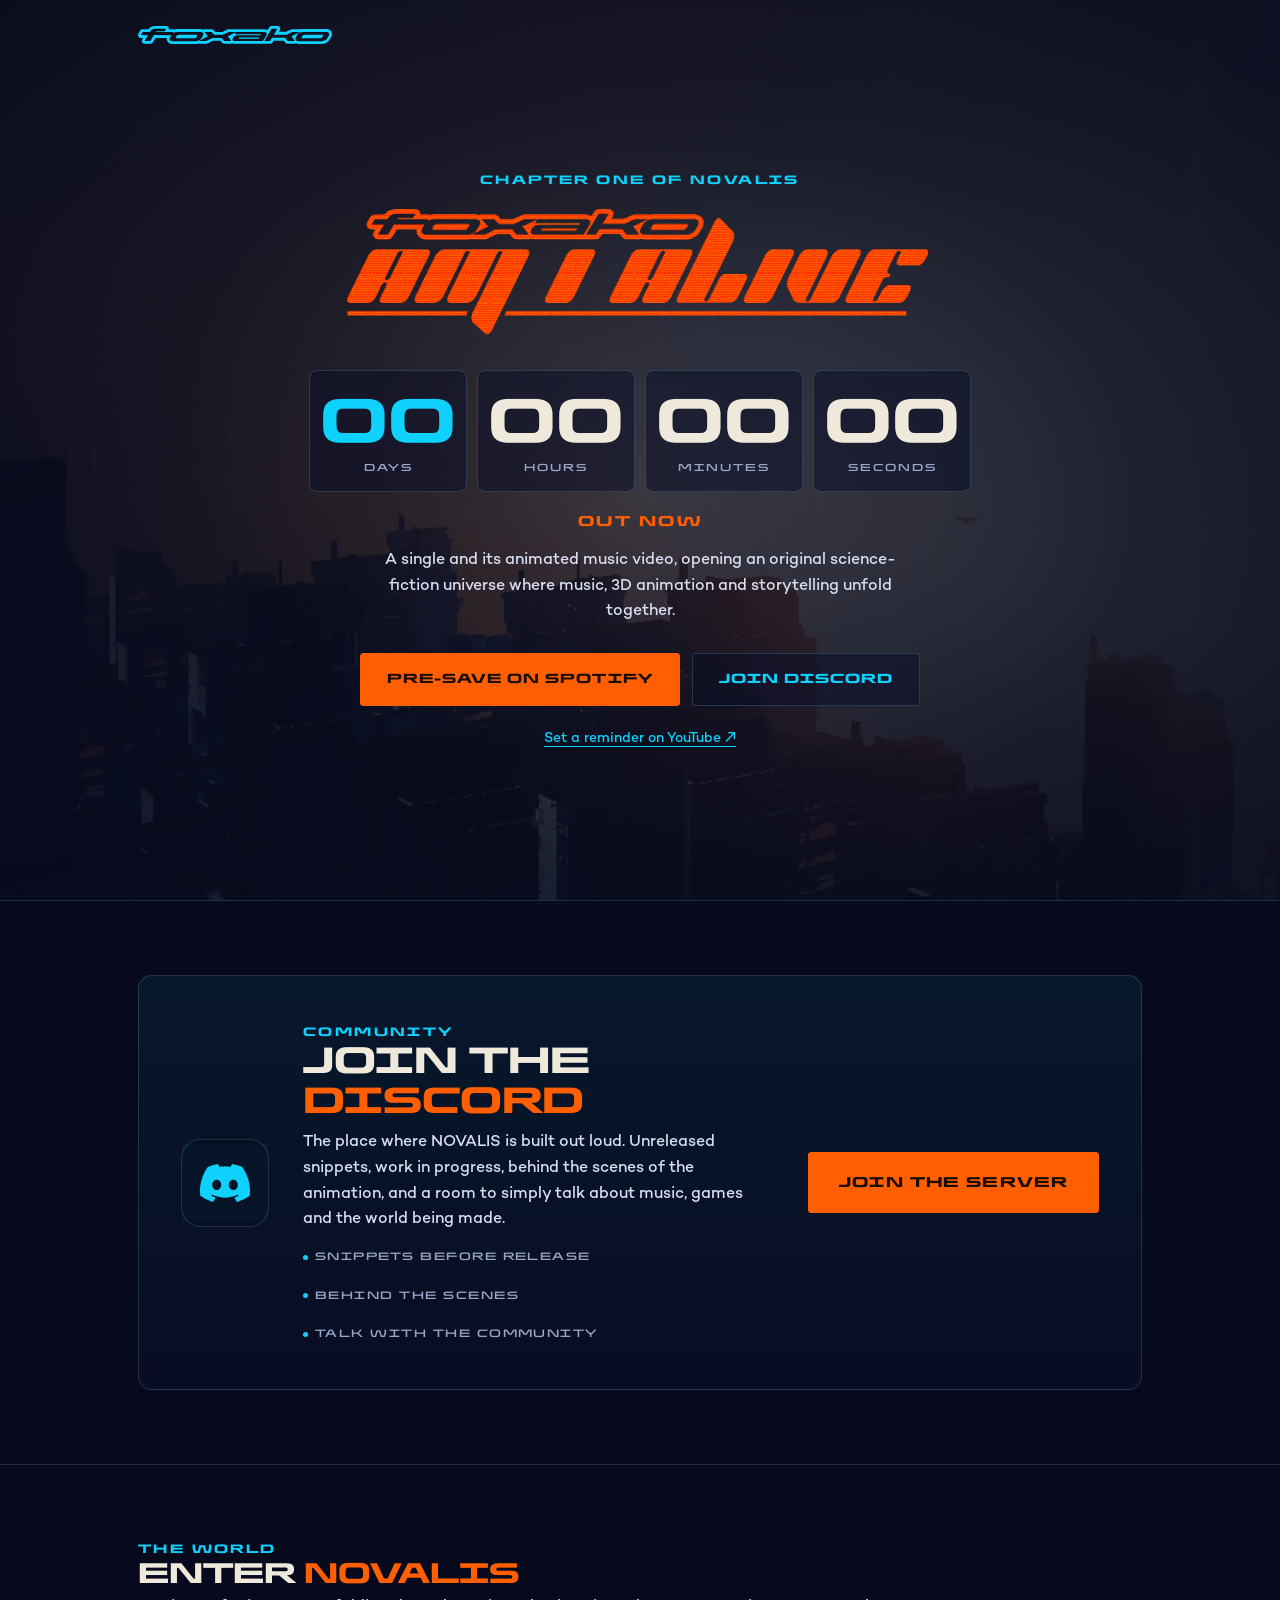
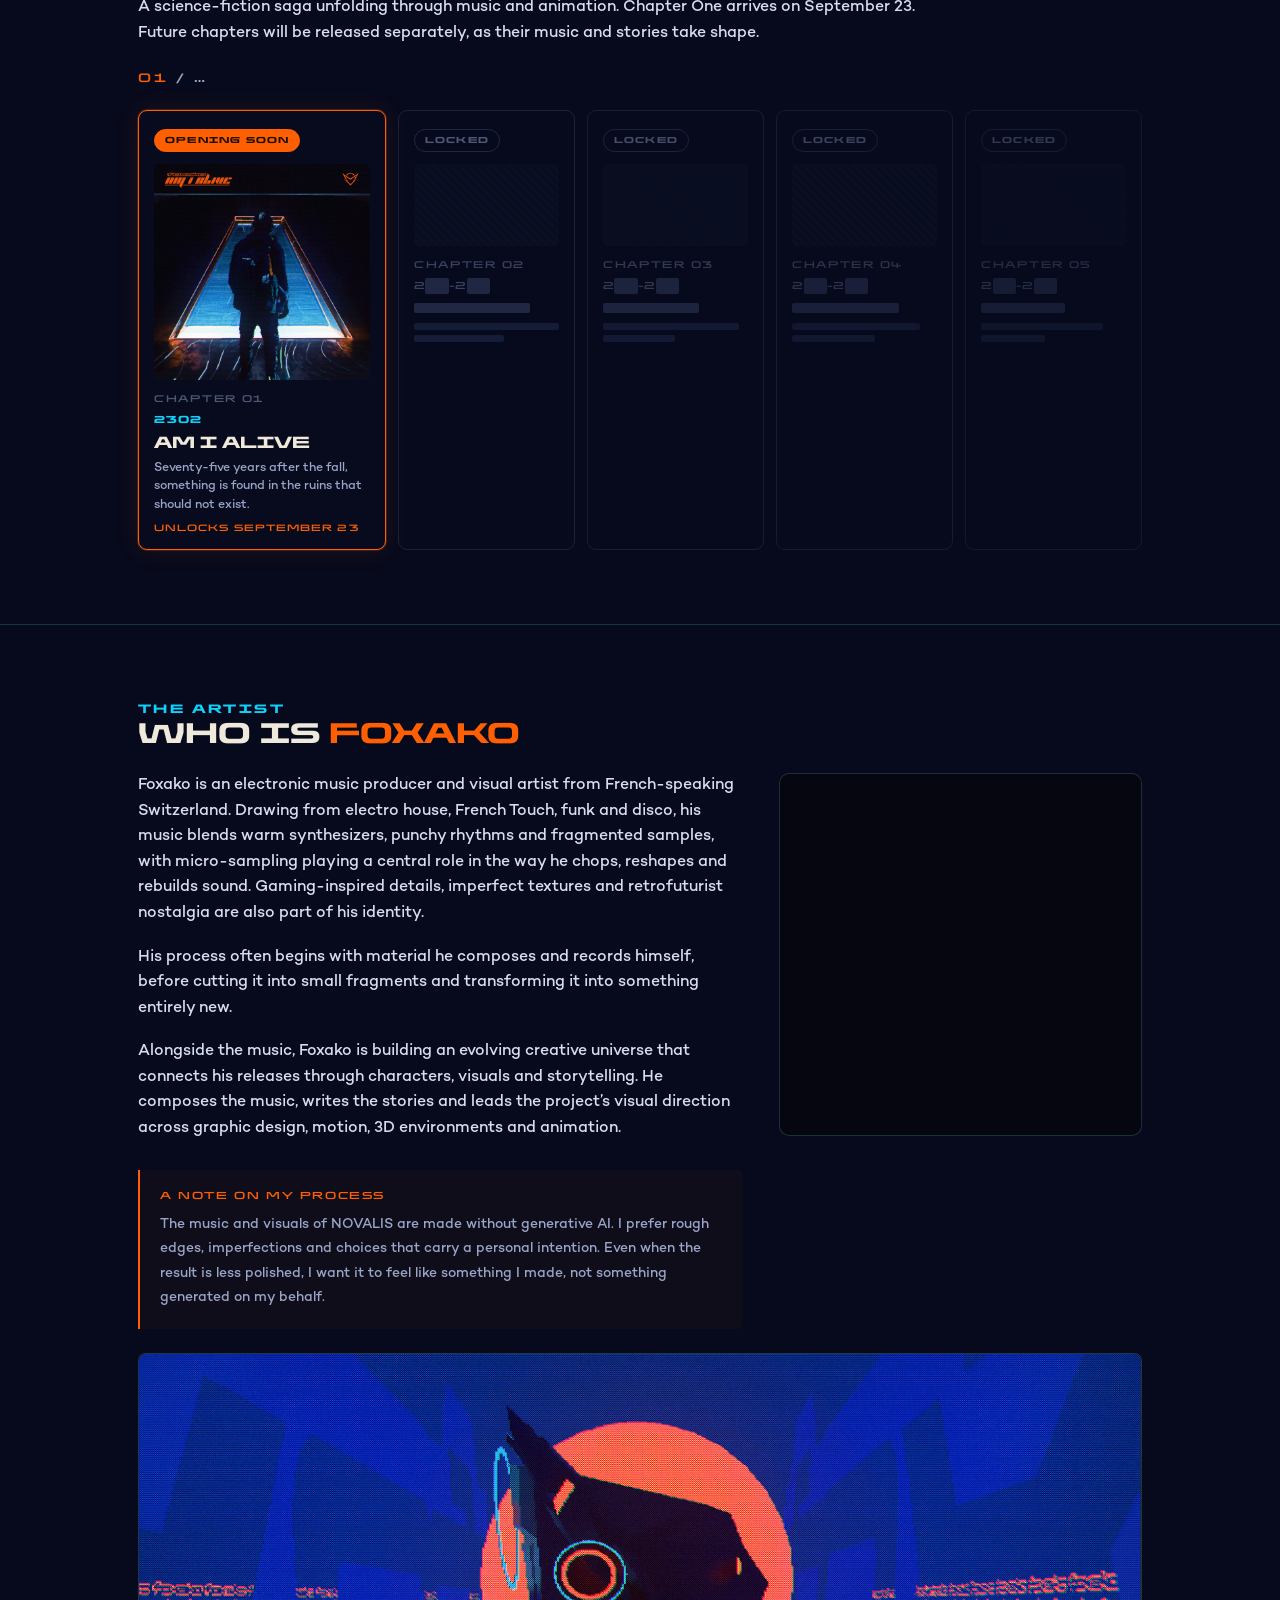
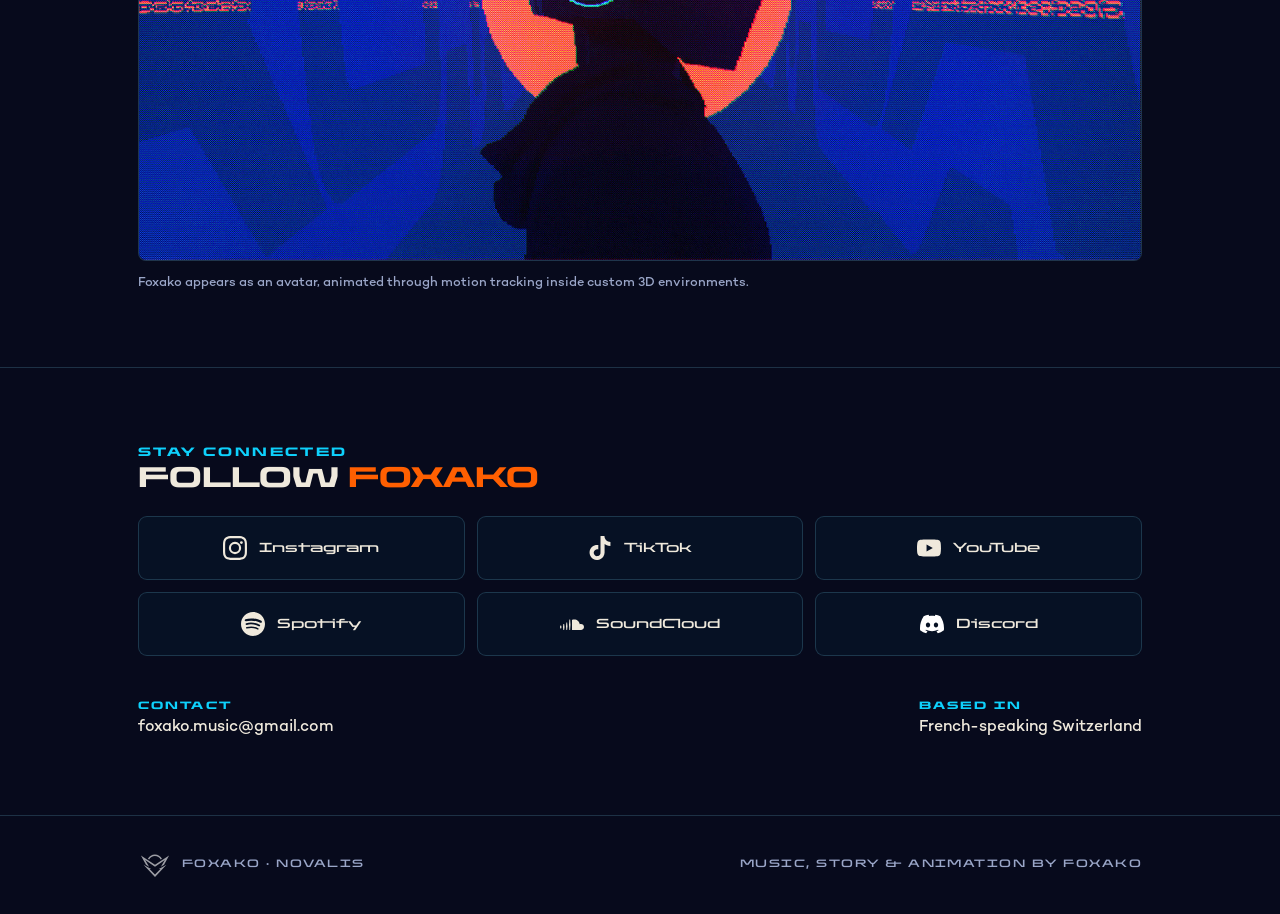
==== commit 54791328: "Clarify chapter release timing and show open-ended chapter indicator" ====
--- a/novalis/index.html
+++ b/novalis/index.html
@@ -87,11 +87,9 @@
   <div class="wrap">
     <div class="kicker">The world</div>
     <h2>Enter <span class="o">NOVALIS</span></h2>
-    <p class="chapters-intro">A science-fiction saga unfolding through music and animation. The first chapter opens on September 23, with more to follow.</p>
+    <p class="chapters-intro">A science-fiction saga unfolding through music and animation. Chapter One arrives on September 23. Future chapters will be released separately, as their music and stories take shape.</p>
     <div class="chapters-progress arcbar">
-      <span>Chapters unlocked</span>
-      <span class="dots"><span class="next">◐</span><span class="off">○○○○</span></span>
-      <span>More chapters to come</span>
+      <span class="dots" role="img" aria-label="Chapter one of an ongoing saga"><span class="next" aria-hidden="true">01</span><span aria-hidden="true"> / …</span></span>
     </div>
     <div class="timeline">
 
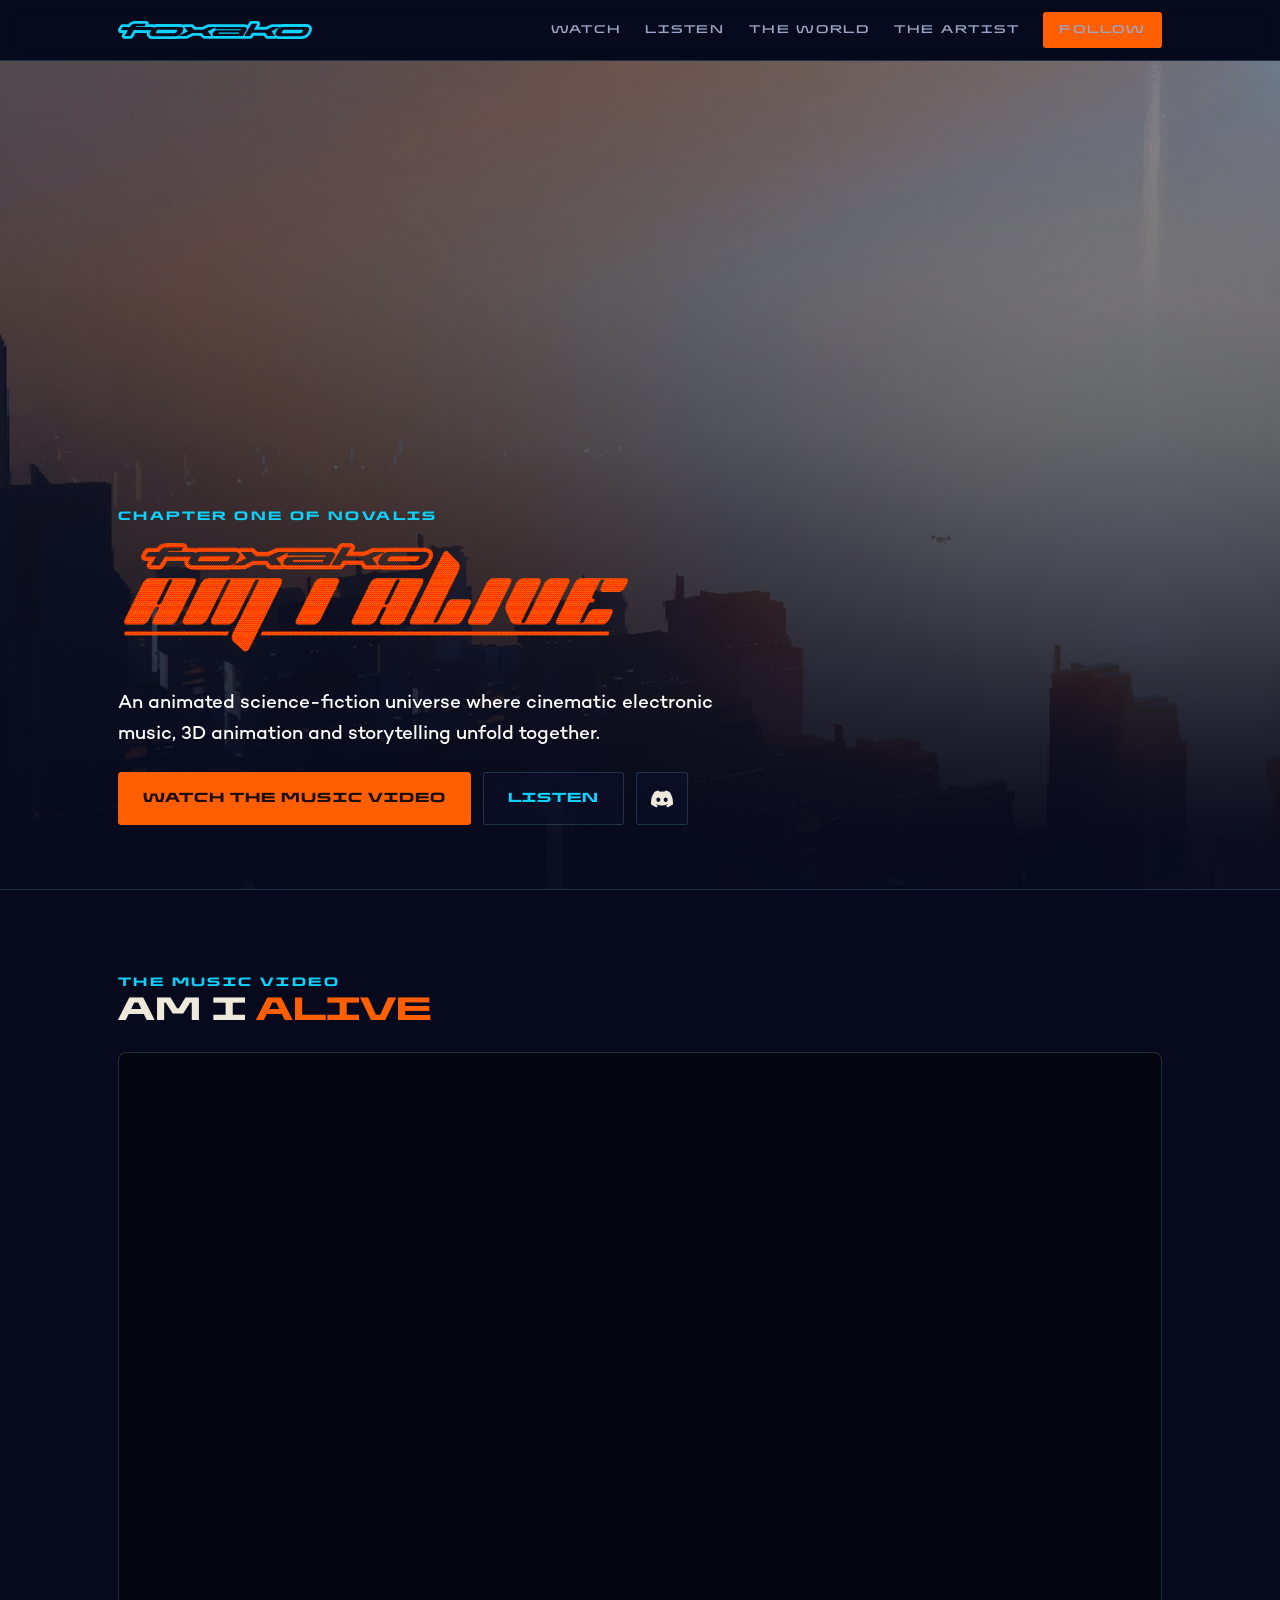
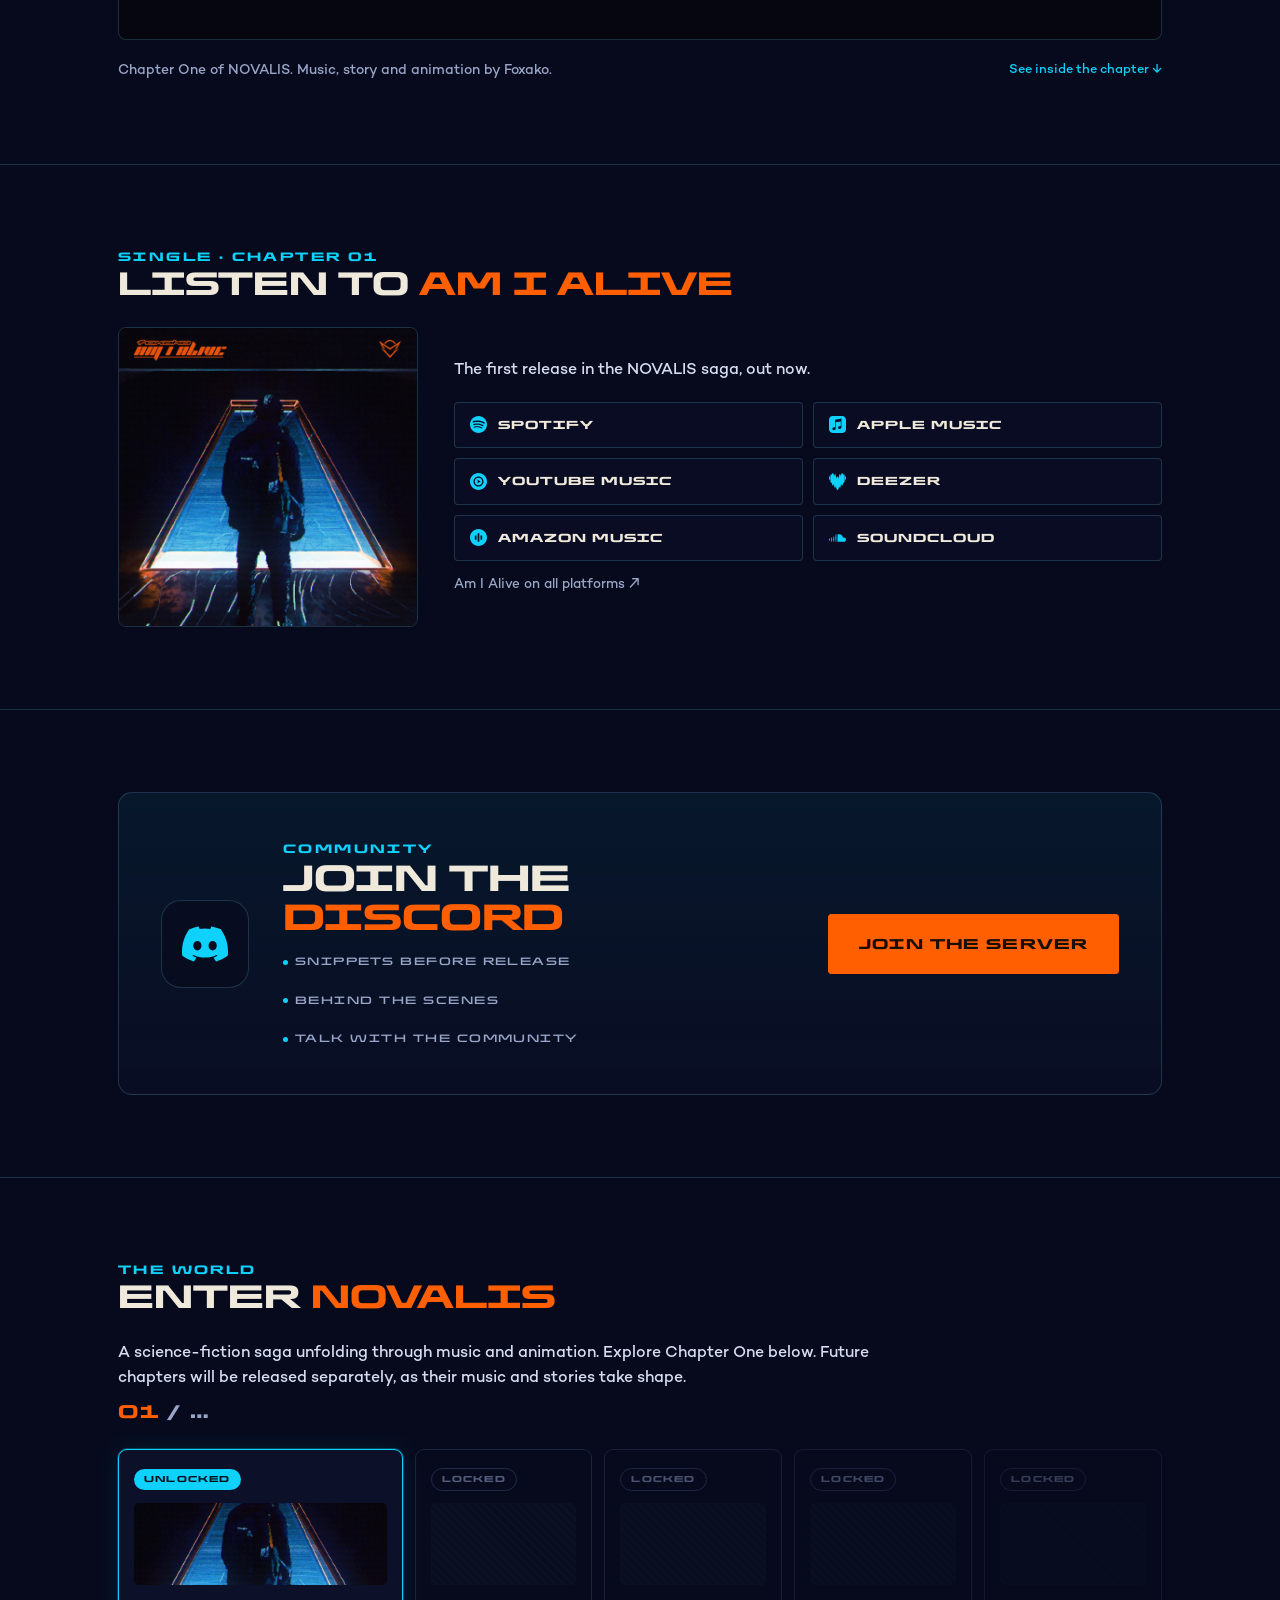
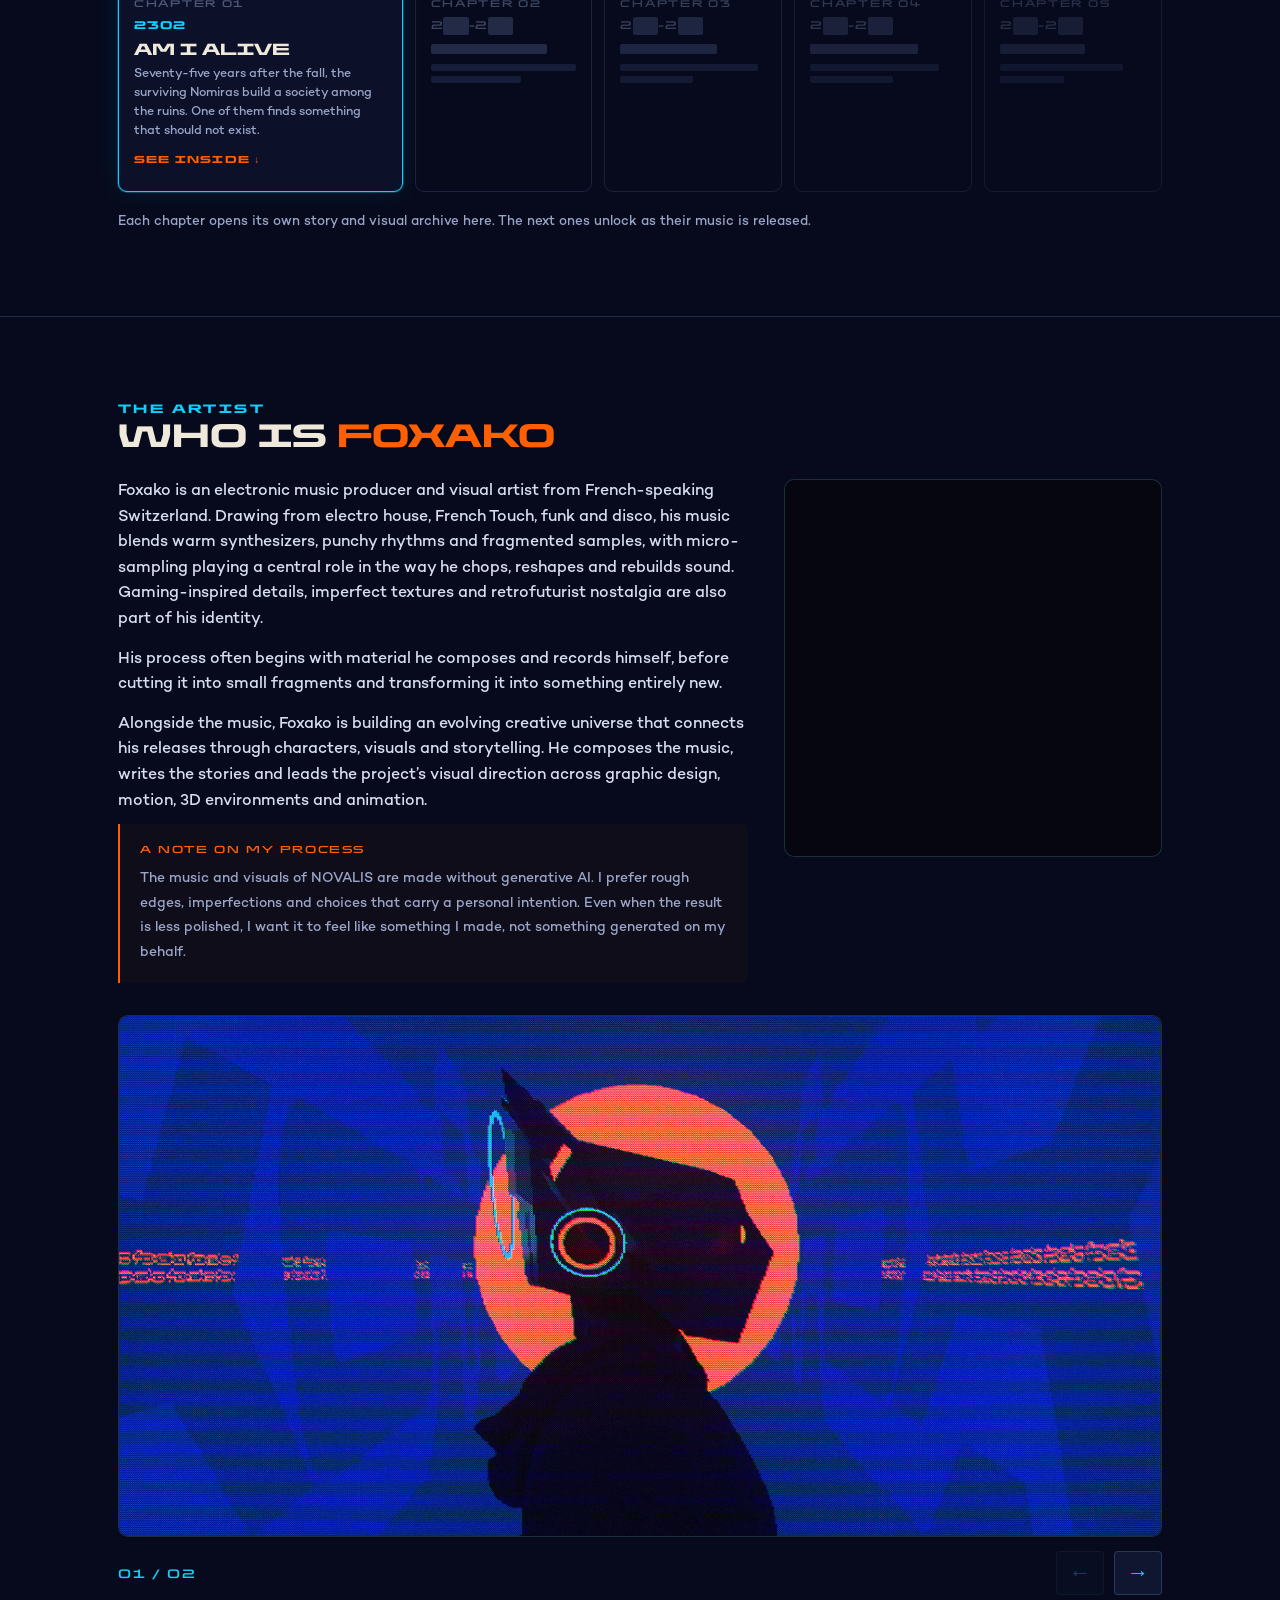
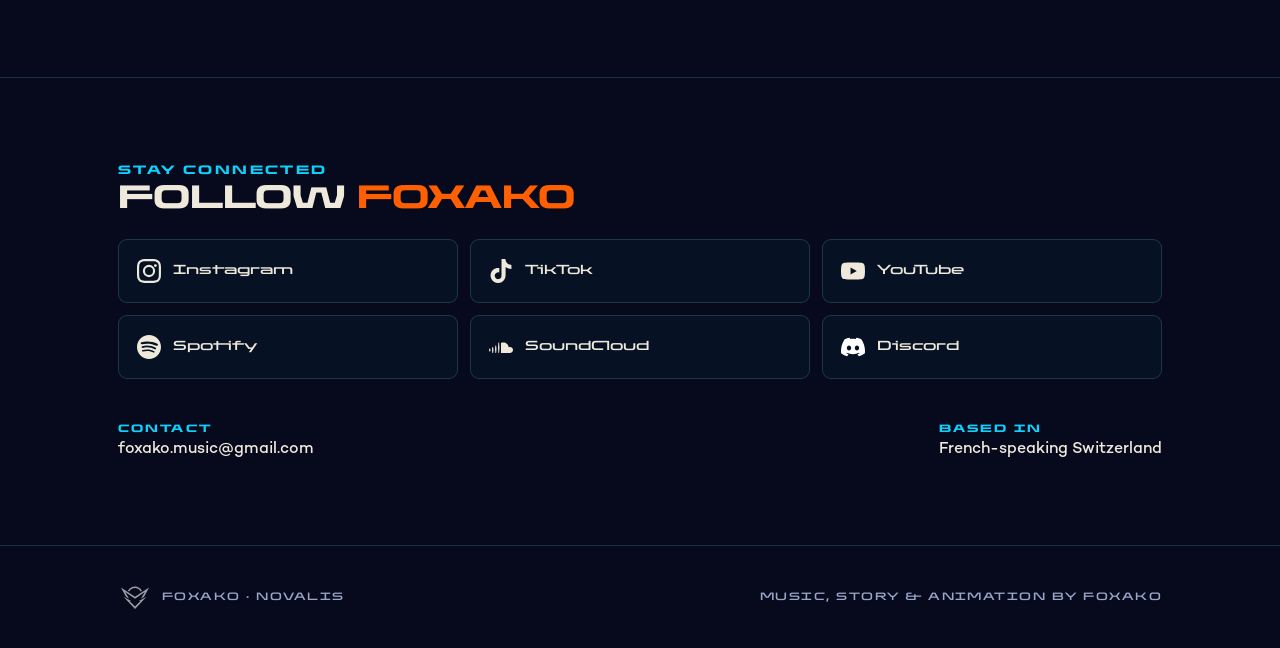
==== commit 7ac29195: "Foxako — foxako.com" ====
--- a/novalis/index.html
+++ b/novalis/index.html
@@ -2,6 +2,16 @@
 <html lang="en">
 <head>
 <meta charset="utf-8">
+<script>
+/* Once the release instant has passed, the countdown page hands over to the homepage. */
+(function () {
+  var RELEASE = Date.UTC(2026, 8, 22, 22, 0, 0);
+  if (location.protocol === 'file:') return;
+  if (location.search.indexOf('preview') !== -1) return;
+  if (Date.now() >= RELEASE) location.replace('/');
+})();
+</script>
+
 <meta name="viewport" content="width=device-width, initial-scale=1">
 <title>Foxako - Am I Alive | September 23, 2026</title>
 <meta name="description" content="Am I Alive, the first chapter of NOVALIS by Foxako. Music and an animated music video, out September 23, 2026.">
--- a/novalis/prerelease.css
+++ b/novalis/prerelease.css
@@ -518,14 +518,11 @@
 }
 
 .disc .ic svg {
-  min-height: 64px;
-  padding: 14px 18px;
-  gap: 12px;
-  background: rgba(14, 209, 252, .04);
-  font-family: var(--margin);
-  font-size: 13px;
-  fill:currentColor;
-  display:block;
+  width: 46px;
+  height: 46px;
+  flex-shrink: 0;
+  fill: currentColor;
+  display: block;
 }
 
 .disc h2 {
